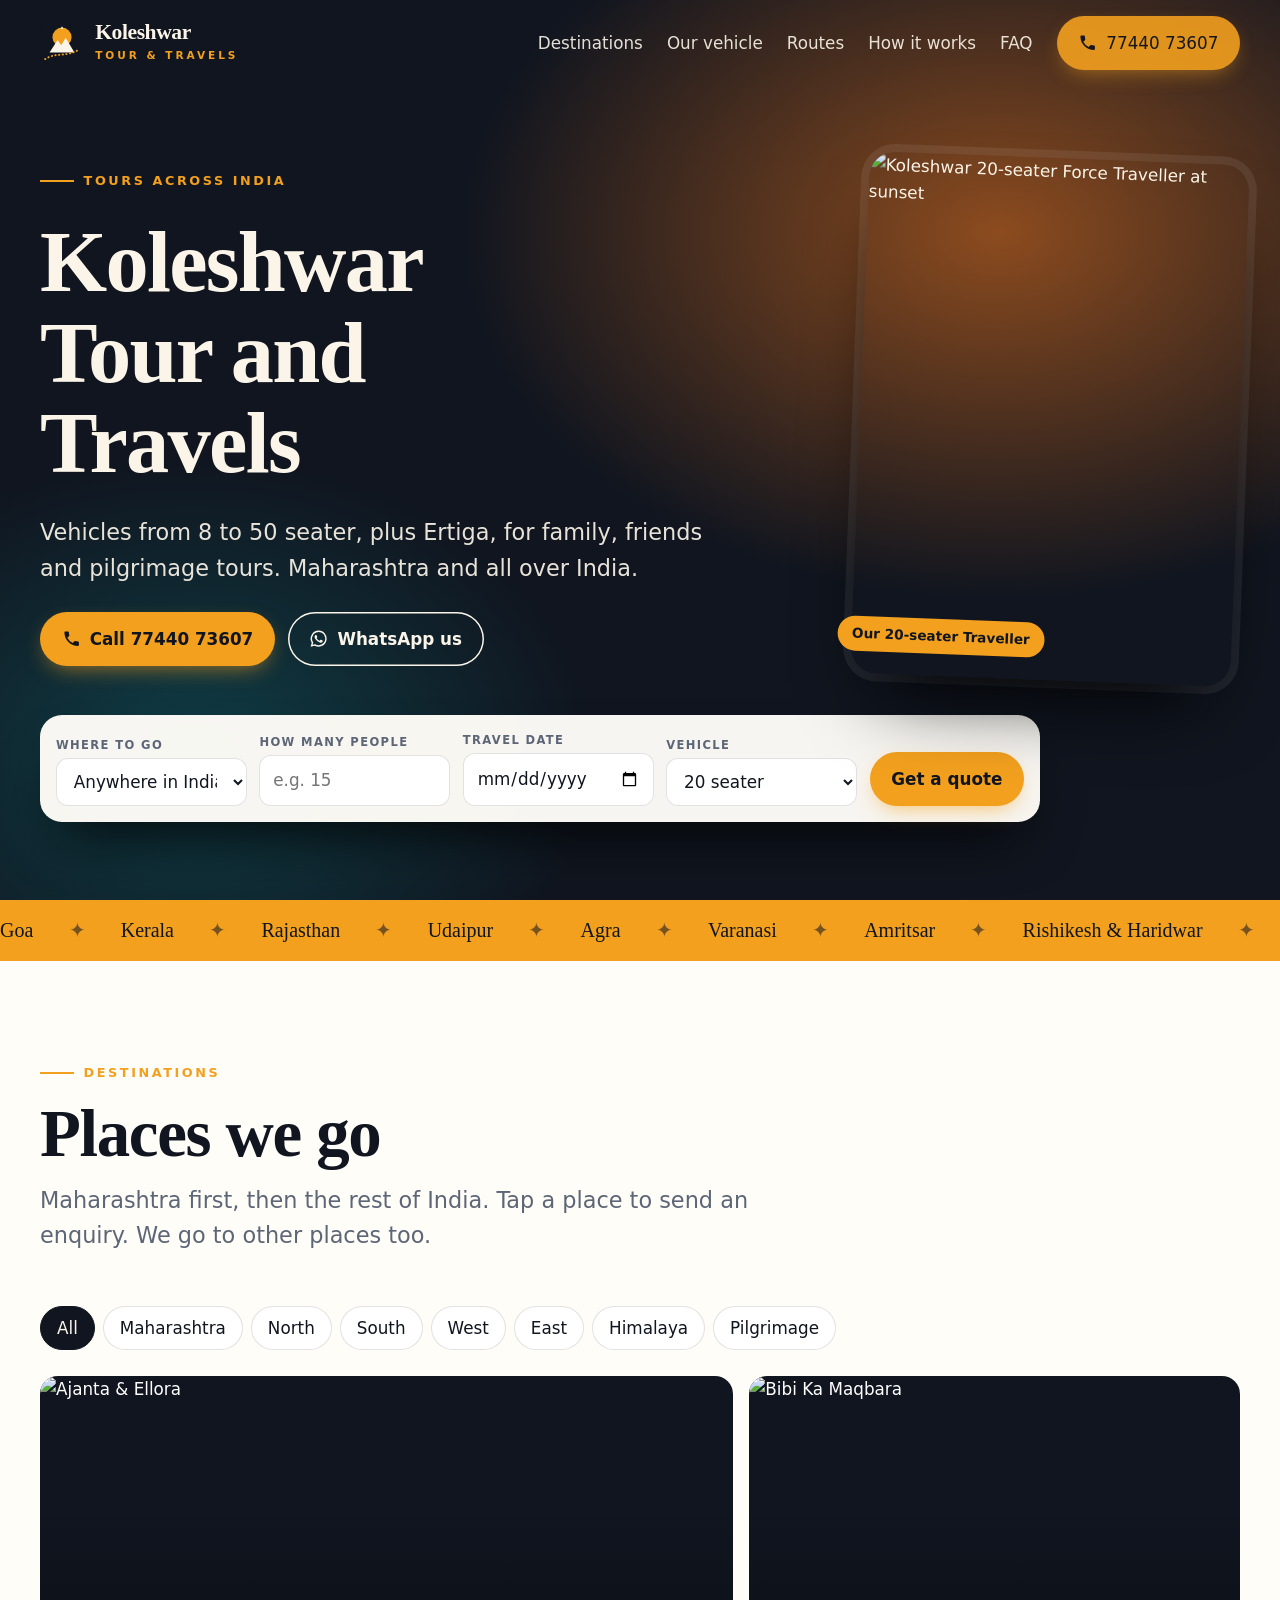
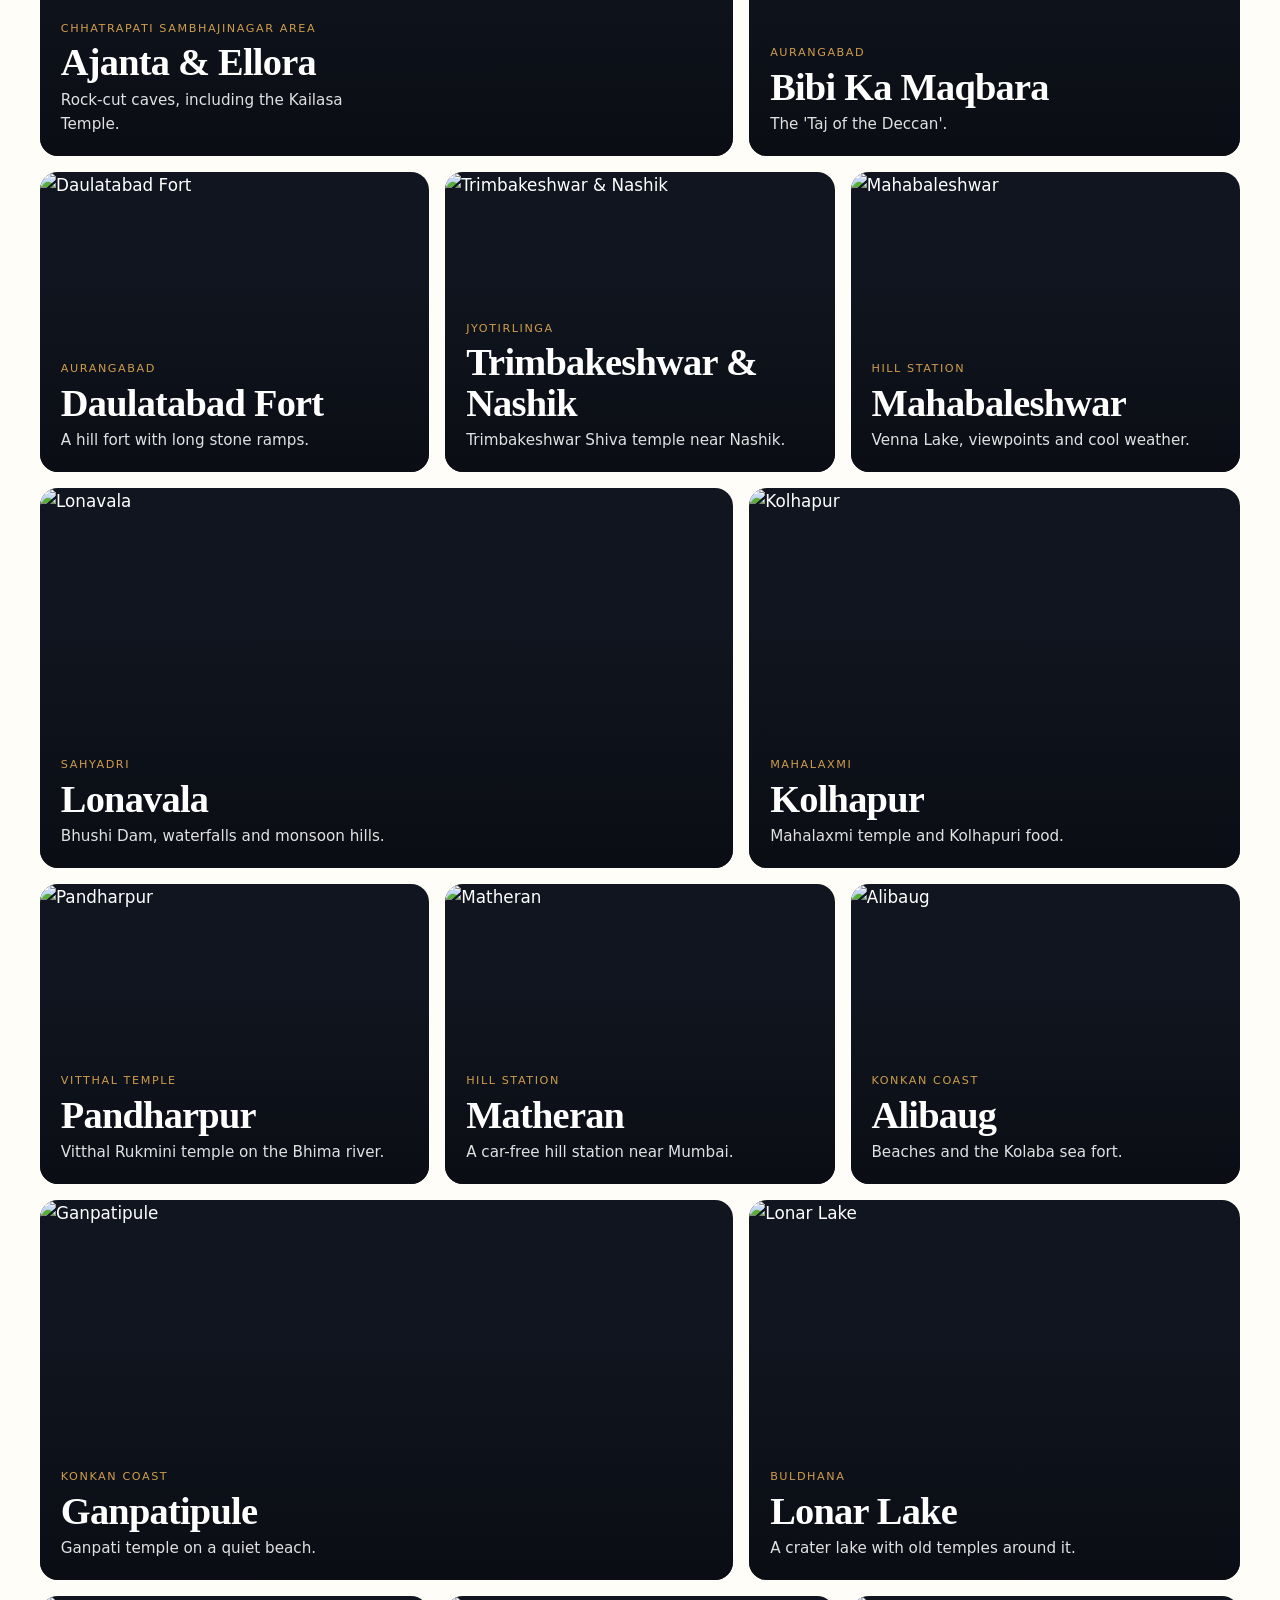
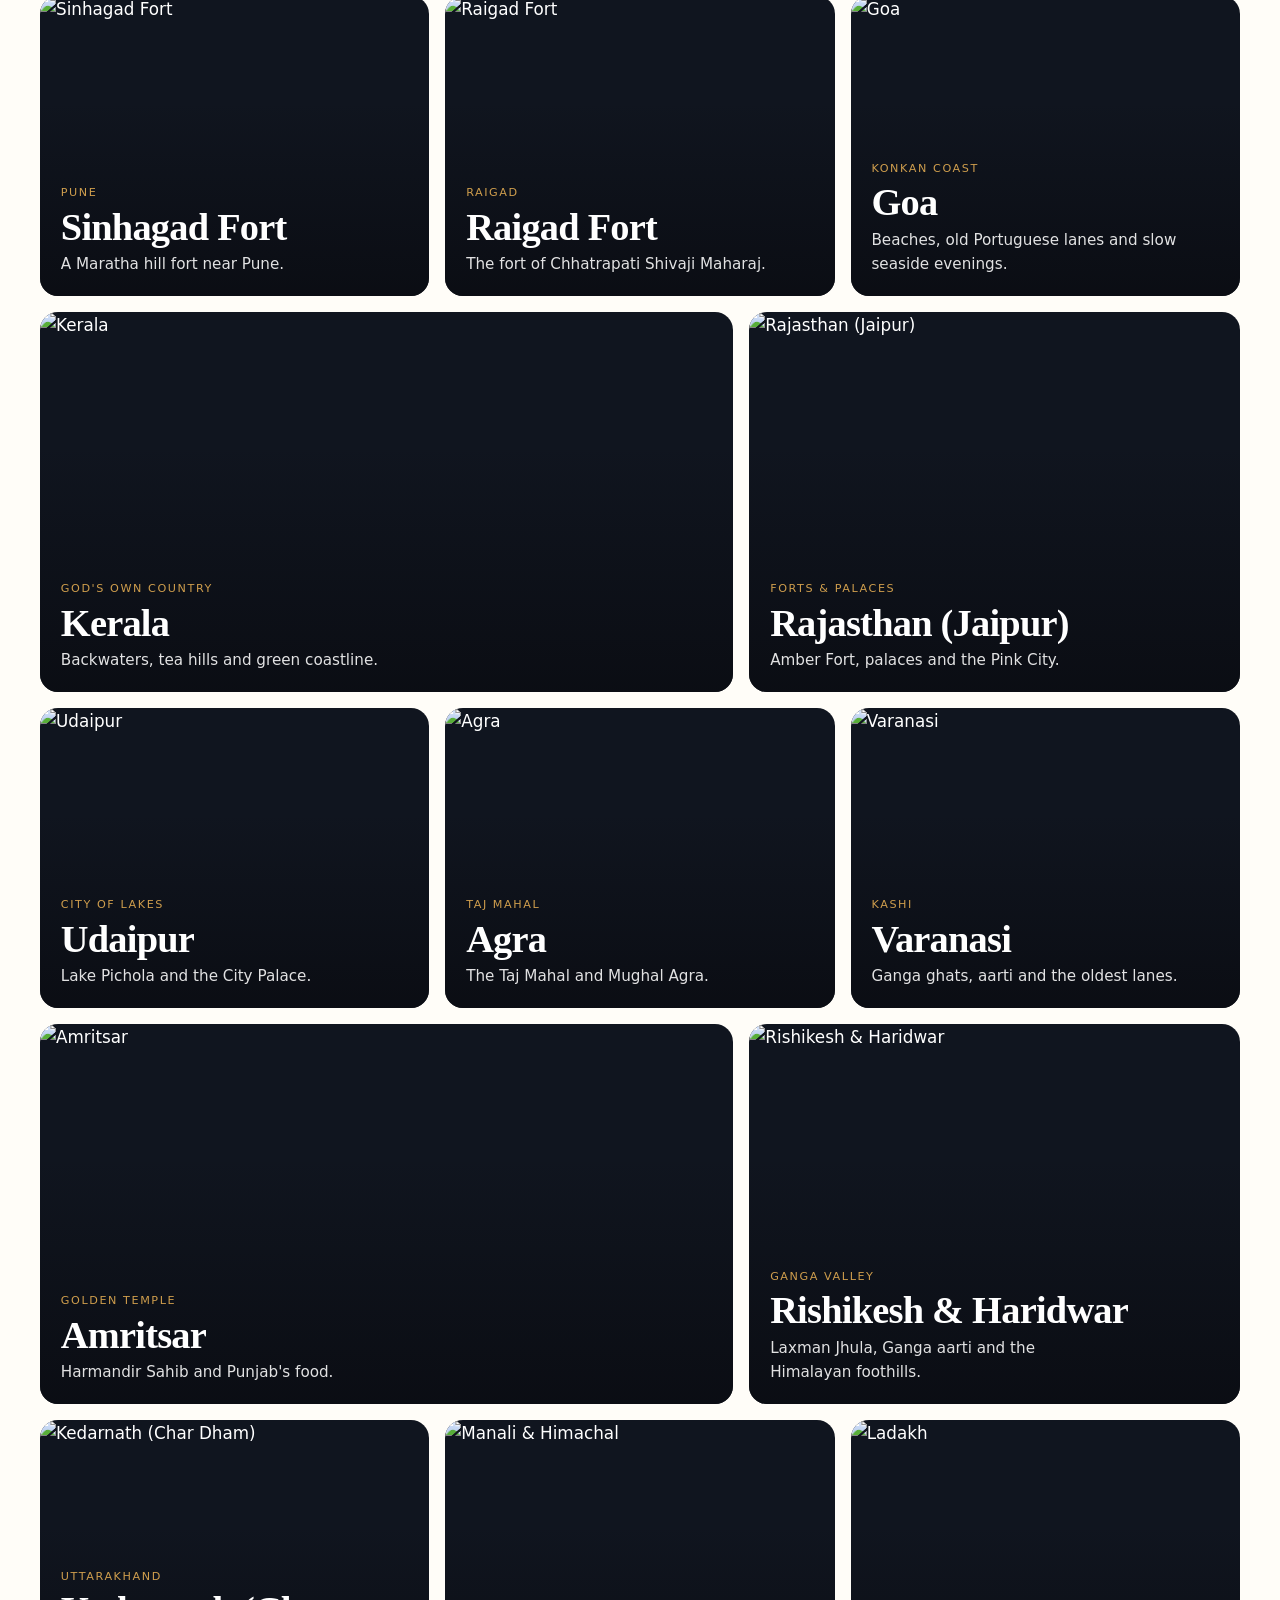
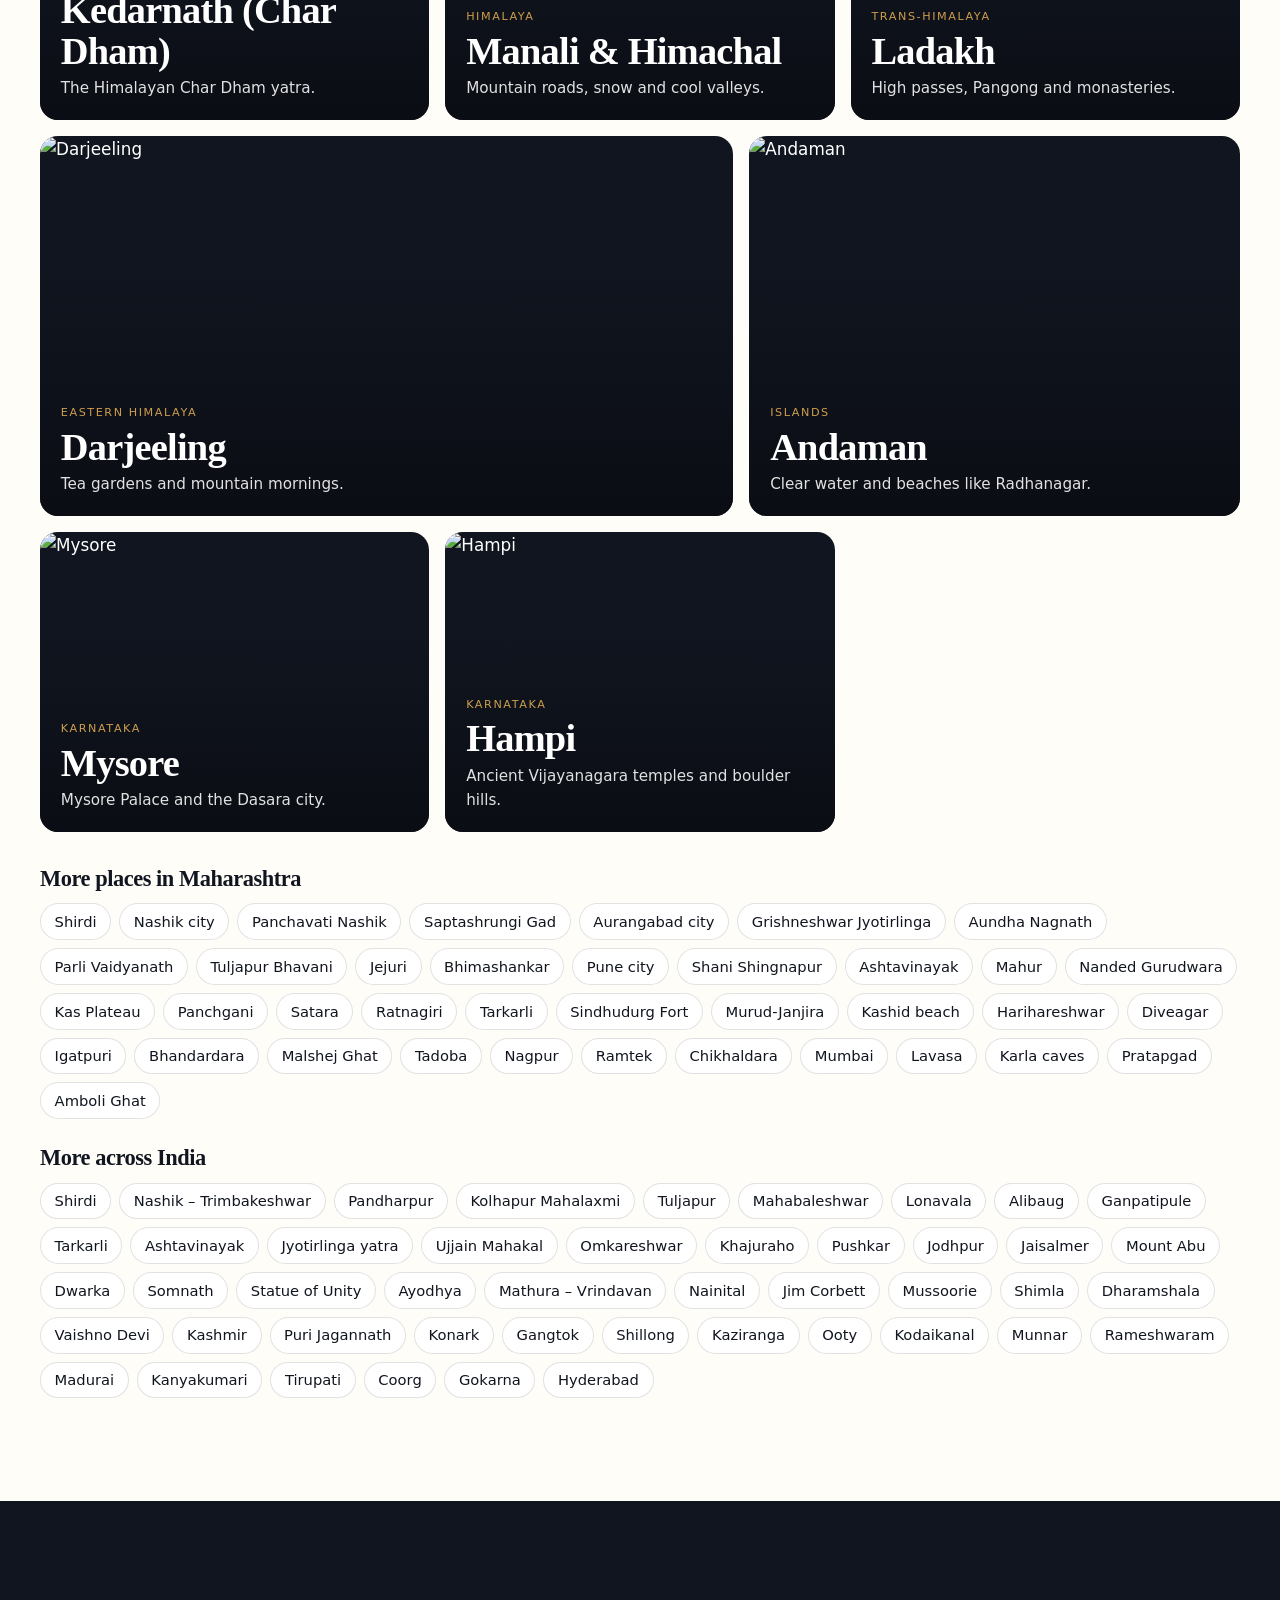
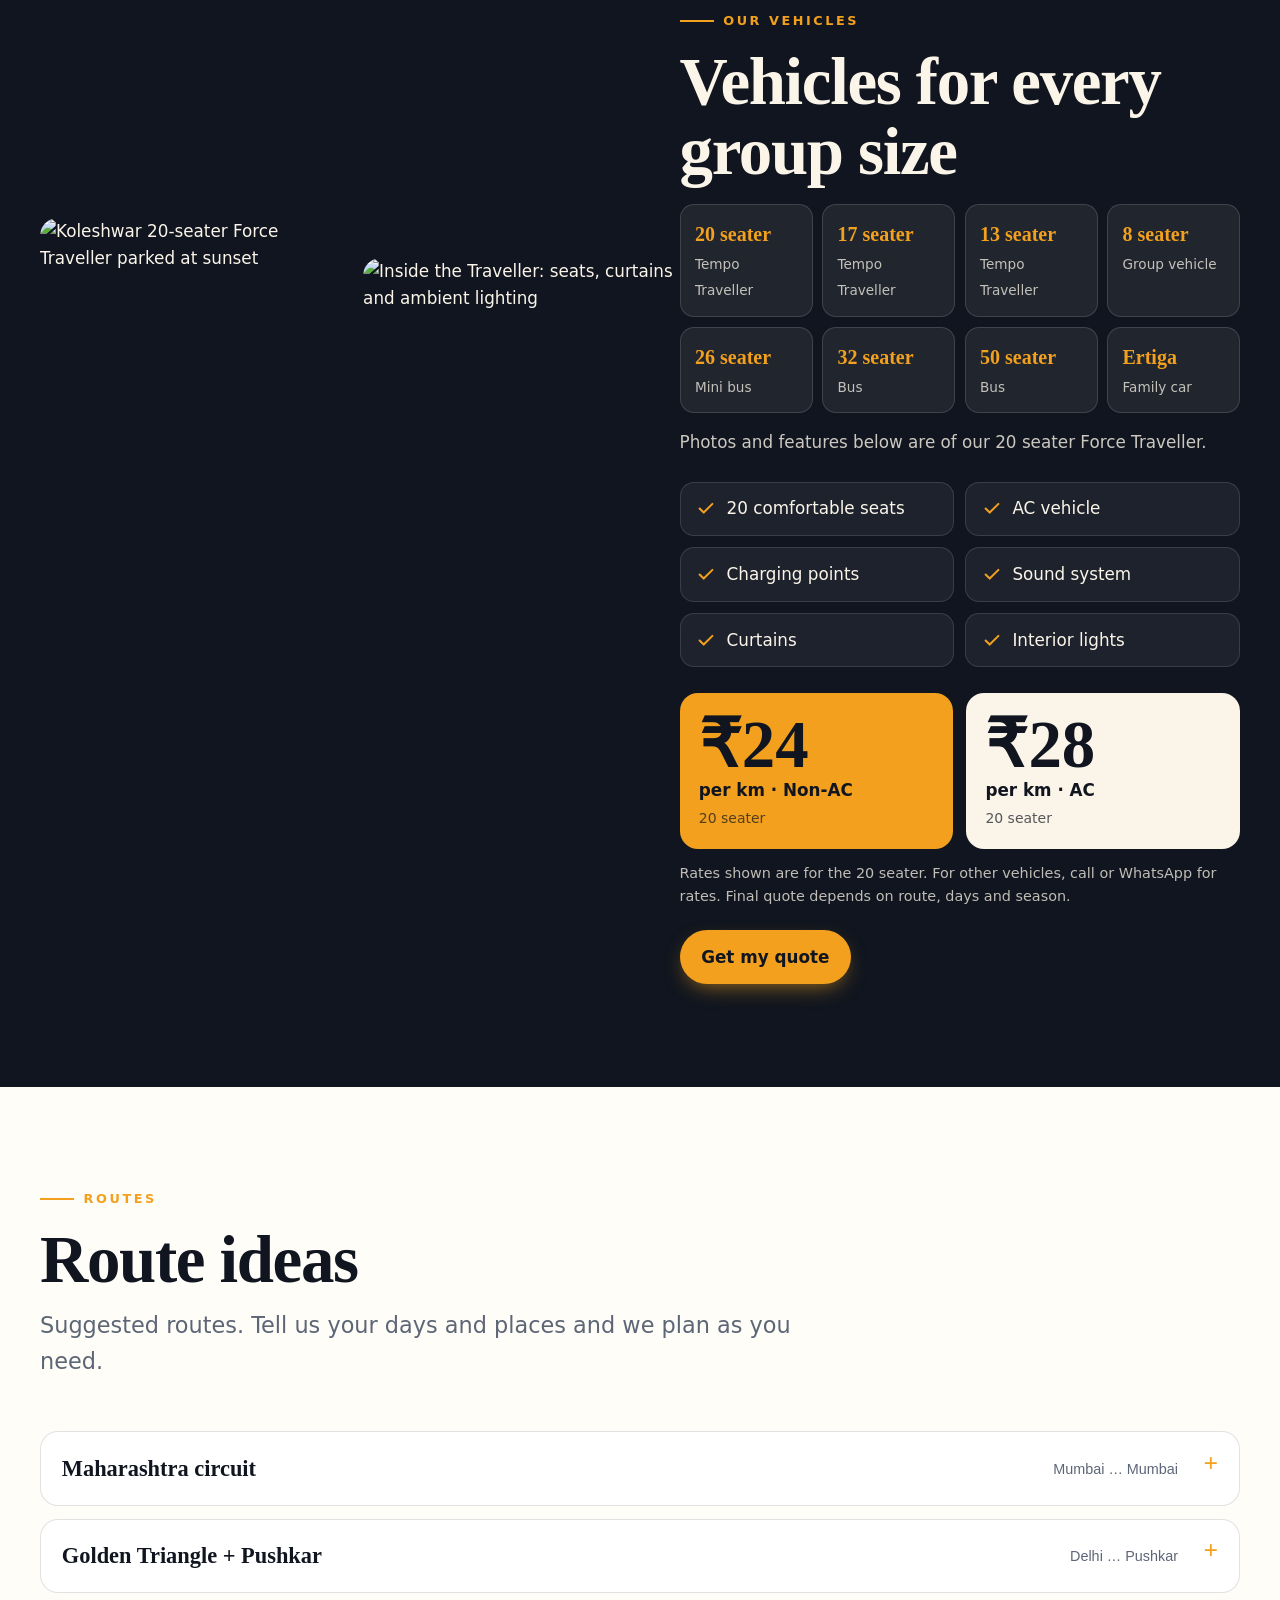
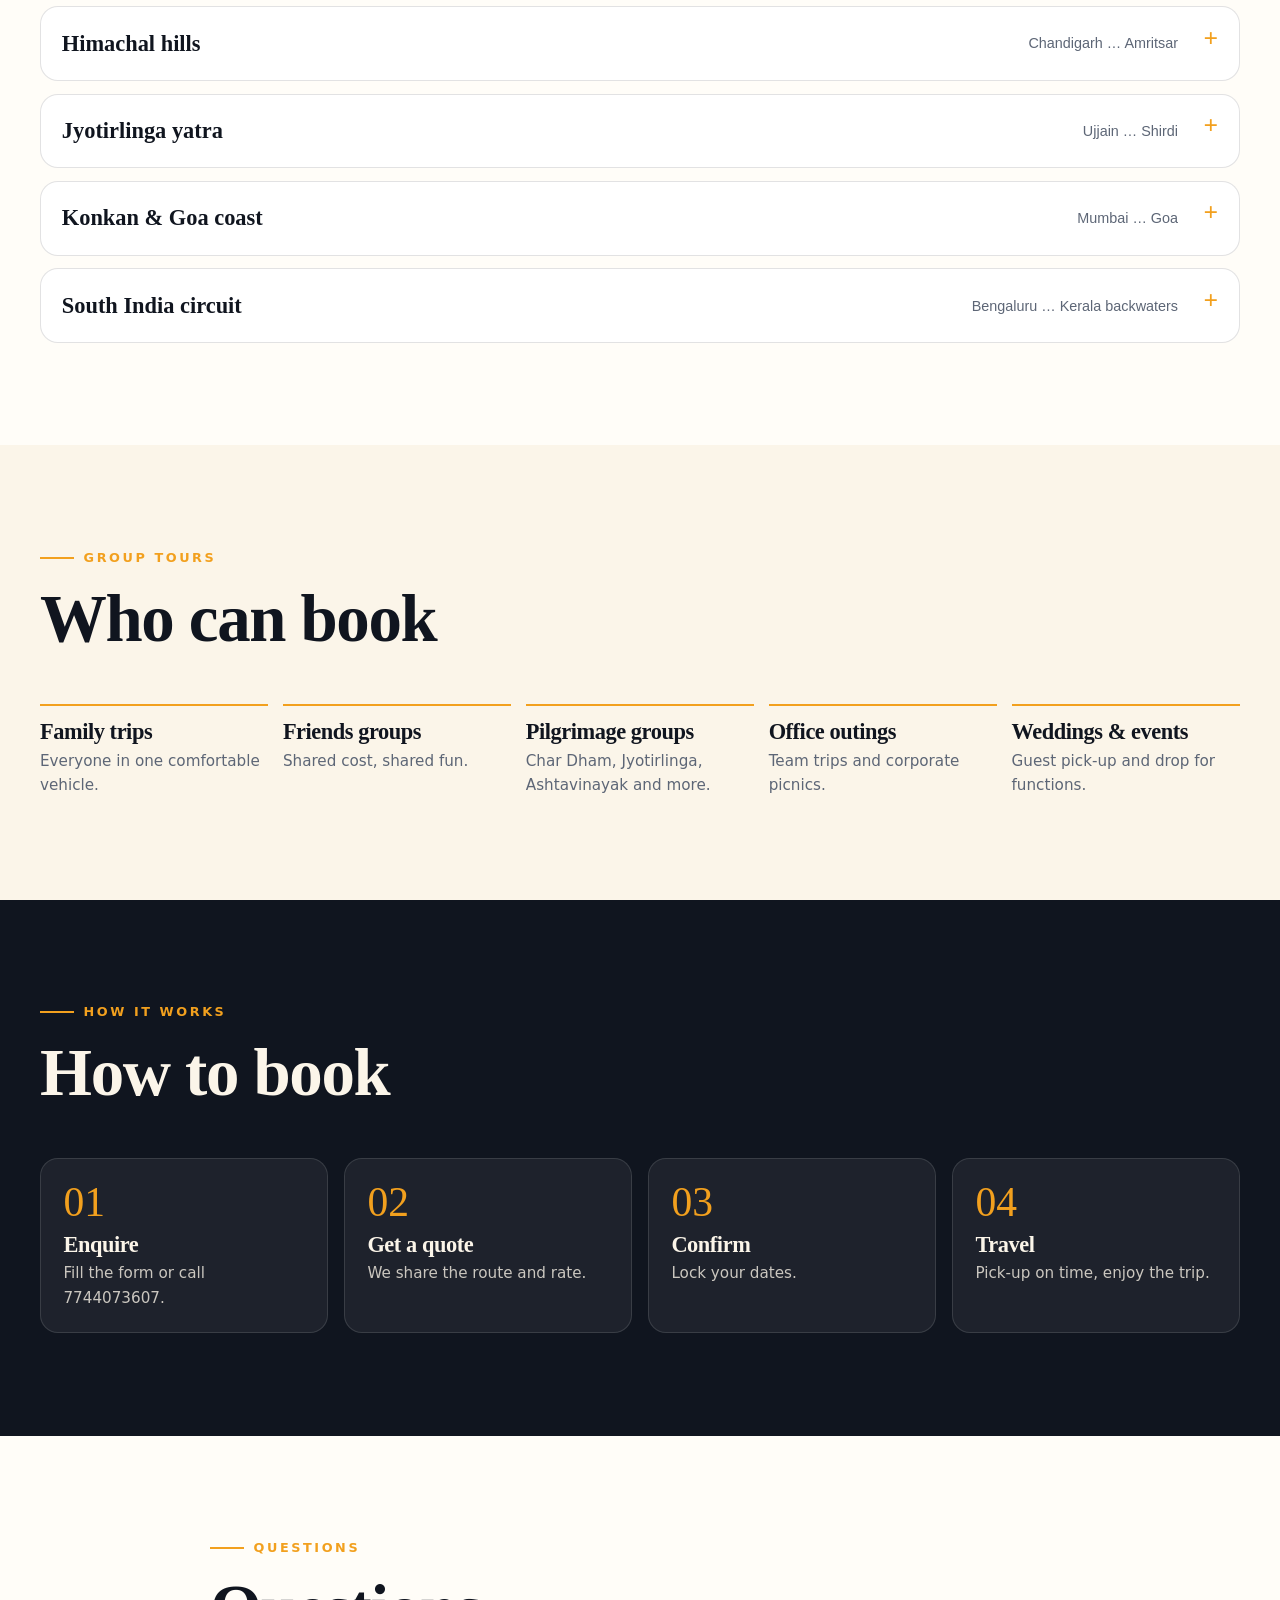
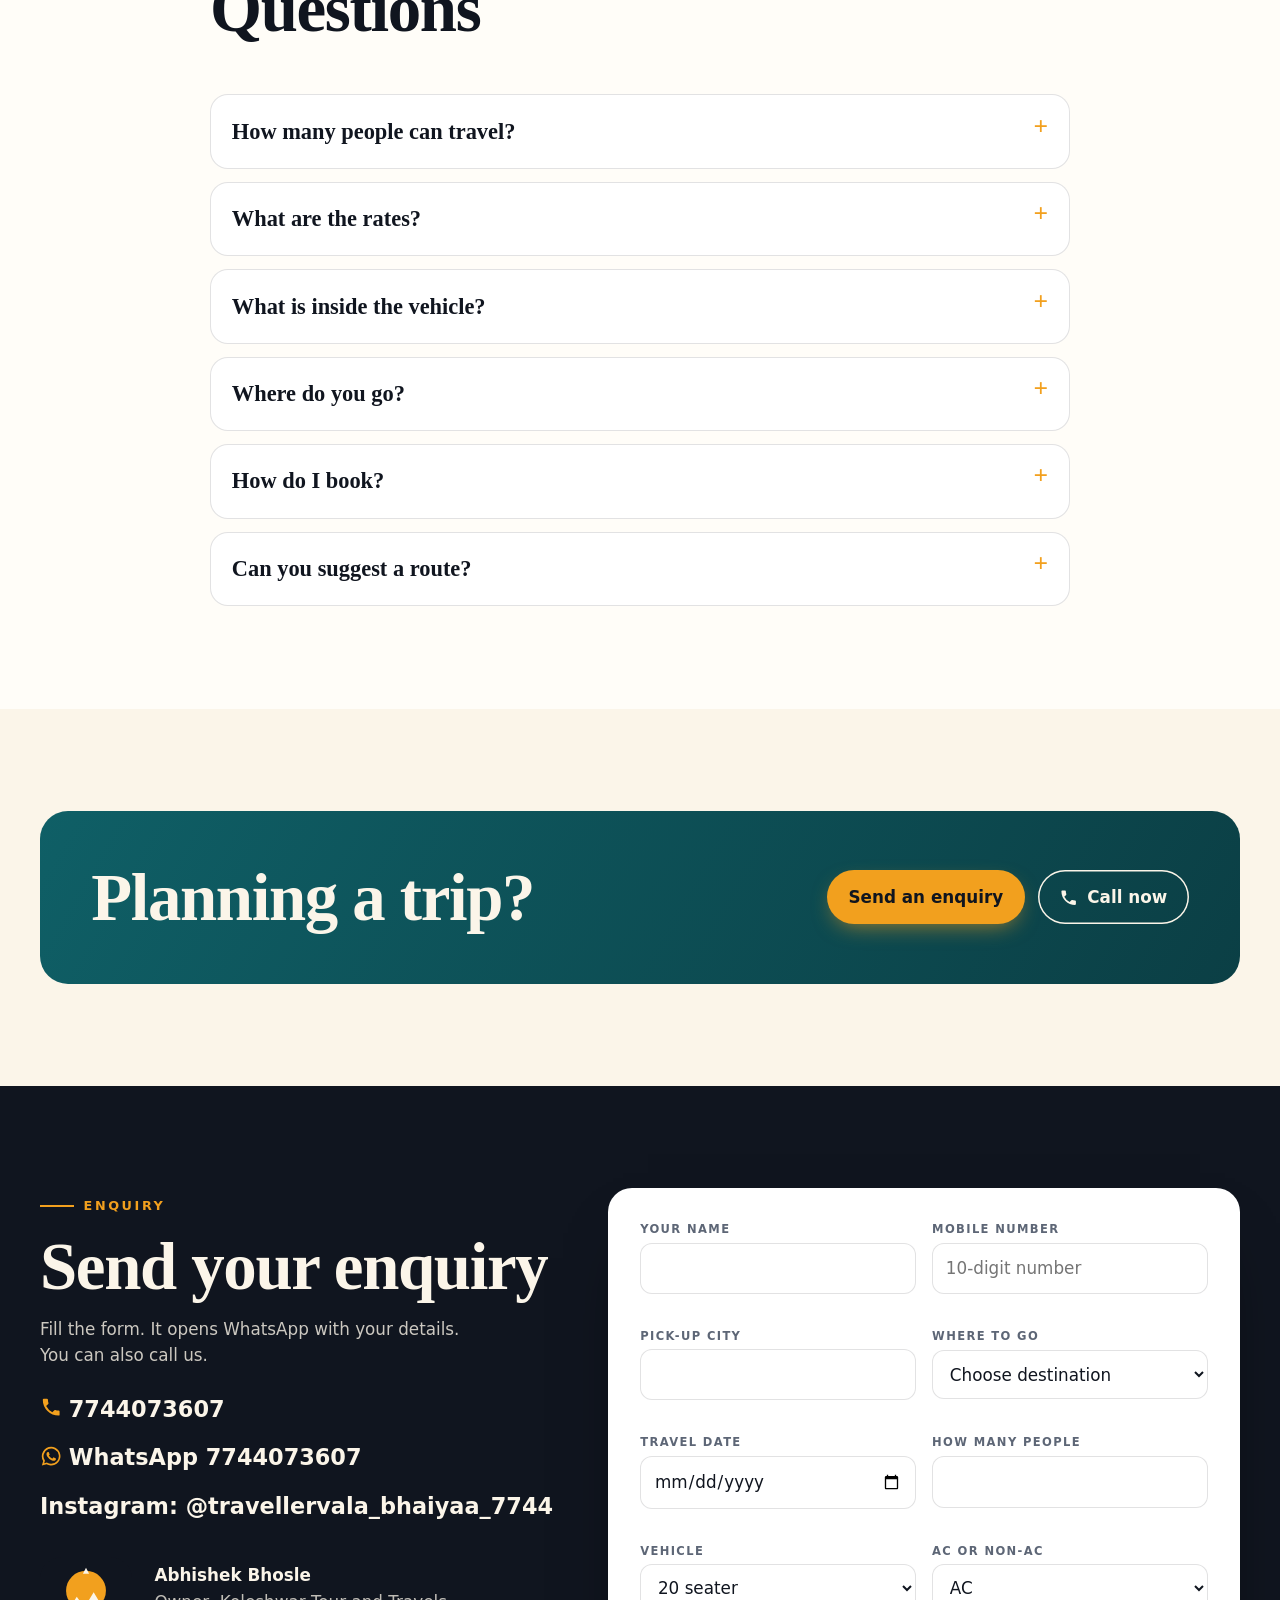
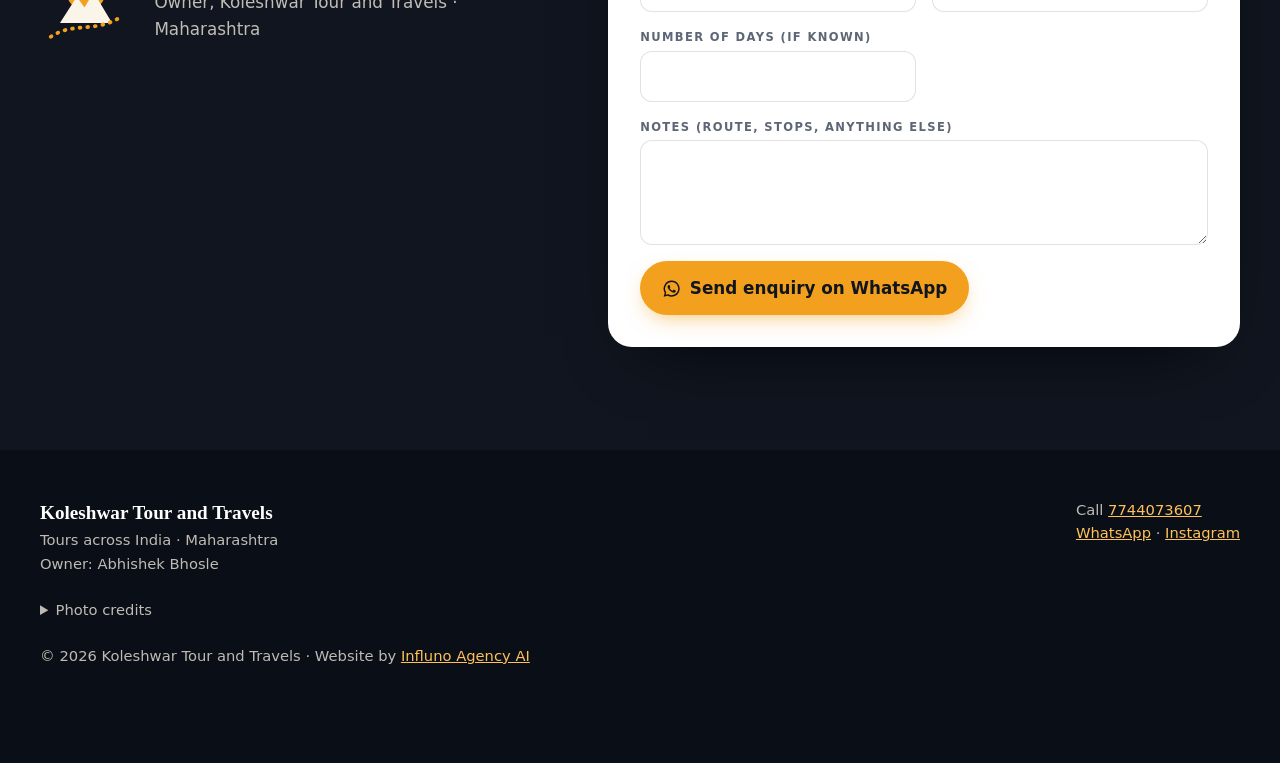
==== index.html @ f4b9ad9e "Add files via upload" ====
<!doctype html>
<html lang="en" class="no-js">
<head>
<meta charset="utf-8"><meta name="viewport" content="width=device-width, initial-scale=1">
<title>Koleshwar Tour and Travels | 8 to 50 seater vehicles on rent</title>
<meta name="description" content="Koleshwar Tour and Travels: 8, 13, 17, 20, 26, 32 and 50 seater vehicles and Ertiga for tours in Maharashtra and all over India. Call or WhatsApp 7744073607.">
<meta name="theme-color" content="#10151f">
<meta property="og:type" content="website"><meta property="og:title" content="Koleshwar Tour and Travels"><meta property="og:description" content="20-seater AC traveller for family, friends and pilgrimage trips across India."><meta property="og:image" content="assets/img/og.jpg"><meta name="twitter:card" content="summary_large_image">
<link rel="icon" href="favicon.svg" type="image/svg+xml">
<link rel="preload" href="assets/fonts/Fraunces-normal.woff2" as="font" type="font/woff2" crossorigin>
<link rel="stylesheet" href="style.css">
<script>document.documentElement.classList.remove('no-js')</script>
<script type="application/ld+json">{"@context":"https://schema.org","@type":"TravelAgency","name":"Koleshwar Tour and Travels","description":"Tours with 8 to 50 seater vehicles and Ertiga in Maharashtra and across India. Enquiries on WhatsApp and phone.","telephone":"+91 7744073607","areaServed":{"@type":"Country","name":"India"},"address":{"@type":"PostalAddress","addressRegion":"Maharashtra","addressCountry":"IN"},"founder":{"@type":"Person","name":"Abhishek Bhosle"},"sameAs":["https://www.instagram.com/travellervala_bhaiyaa_7744"]}</script>
</head>
<body>
<a class="skip" href="#main">Skip to content</a>
<header class="hdr" id="hdr"><div class="wrap">
 <a class="brand" href="#top" aria-label="Koleshwar Tour and Travels, home"><img src="logo-mark.svg" alt="" width="44" height="44"><span><b>Koleshwar</b><small>TOUR &amp; TRAVELS</small></span></a>
 <nav class="nav" id="nav" aria-label="Main">
  <a href="#places">Destinations</a><a href="#vehicle">Our vehicle</a><a href="#routes">Routes</a><a href="#how">How it works</a><a href="#faq">FAQ</a>
  <a class="btn btn--saf" href="tel:+917744073607"><svg viewBox="0 0 24 24" fill="currentColor" aria-hidden="true"><path d="M6.6 10.8a15.1 15.1 0 006.6 6.6l2.2-2.2a1 1 0 011-.25 11.4 11.4 0 003.6.57 1 1 0 011 1V20a1 1 0 01-1 1A17 17 0 013 4a1 1 0 011-1h3.5a1 1 0 011 1c0 1.25.2 2.45.57 3.6a1 1 0 01-.25 1z"/></svg> 77440 73607</a>
 </nav>
 <button class="menu-btn" id="menu" aria-expanded="false" aria-controls="nav" aria-label="Open menu"><span></span><span></span><span></span></button>
</div></header>
<main id="main">
<section class="hero" id="top" style="padding:0">
 <div class="hero__bg" id="heroBg" aria-hidden="true"></div>
 <div class="wrap hero__in">
  <figure class="hero__ph"><img src="assets/img/vehicle-exterior.webp" alt="Koleshwar 20-seater Force Traveller at sunset" width="720" height="1280" fetchpriority="high"><figcaption>Our 20-seater Traveller</figcaption></figure>
  <div class="hero__tx">
  <span class="eyebrow">Tours across India</span>
  <h1>Koleshwar Tour and Travels</h1>
  <p class="lead">Vehicles from 8 to 50 seater, plus Ertiga, for family, friends and pilgrimage tours. Maharashtra and all over India.</p>
  <div class="hero__cta"><a class="btn btn--saf" href="tel:+917744073607"><svg viewBox="0 0 24 24" fill="currentColor" aria-hidden="true"><path d="M6.6 10.8a15.1 15.1 0 006.6 6.6l2.2-2.2a1 1 0 011-.25 11.4 11.4 0 003.6.57 1 1 0 011 1V20a1 1 0 01-1 1A17 17 0 013 4a1 1 0 011-1h3.5a1 1 0 011 1c0 1.25.2 2.45.57 3.6a1 1 0 01-.25 1z"/></svg> Call 77440 73607</a><a class="btn btn--ghost" href="https://wa.me/917744073607" target="_blank" rel="noopener"><svg viewBox="0 0 24 24" fill="currentColor" aria-hidden="true"><path d="M12 2a10 10 0 00-8.6 15.1L2 22l5-1.3A10 10 0 1012 2zm0 18.2a8.2 8.2 0 01-4.2-1.15l-.3-.18-3 .8.8-2.9-.2-.3A8.2 8.2 0 1112 20.2zm4.5-6.1c-.25-.12-1.47-.72-1.7-.8s-.4-.12-.56.12-.64.8-.8.97-.3.18-.55.06a6.7 6.7 0 01-3.3-2.9c-.25-.43.25-.4.72-1.33a.46.46 0 00-.02-.43c-.06-.12-.56-1.35-.77-1.85s-.4-.42-.56-.43h-.48a.9.9 0 00-.66.3 2.8 2.8 0 00-.87 2.1 4.9 4.9 0 001 2.6 11.2 11.2 0 004.3 3.8c1.6.7 2.2.75 3 .63a2.5 2.5 0 001.65-1.17 2 2 0 00.14-1.17c-.06-.1-.22-.16-.47-.28z"/></svg> WhatsApp us</a></div>
  </div>
  <form class="search" id="search" novalidate aria-label="Trip search">
   <div class="fld"><label for="sWhere">Where to go</label><select id="sWhere"><option value="">Anywhere in India</option><option>Ajanta & Ellora</option><option>Bibi Ka Maqbara</option><option>Daulatabad Fort</option><option>Trimbakeshwar & Nashik</option><option>Mahabaleshwar</option><option>Lonavala</option><option>Kolhapur</option><option>Pandharpur</option><option>Matheran</option><option>Alibaug</option><option>Ganpatipule</option><option>Lonar Lake</option><option>Sinhagad Fort</option><option>Raigad Fort</option><option>Goa</option><option>Kerala</option><option>Rajasthan (Jaipur)</option><option>Udaipur</option><option>Agra</option><option>Varanasi</option><option>Amritsar</option><option>Rishikesh & Haridwar</option><option>Kedarnath (Char Dham)</option><option>Manali & Himachal</option><option>Ladakh</option><option>Darjeeling</option><option>Andaman</option><option>Mysore</option><option>Hampi</option><option>Somewhere else</option></select></div>
   <div class="fld"><label for="sPpl">How many people</label><input id="sPpl" type="number" min="1" max="50" inputmode="numeric" placeholder="e.g. 15"></div>
   <div class="fld"><label for="sDate">Travel date</label><input id="sDate" type="date"></div>
   <div class="fld"><label for="sAc">Vehicle</label><select id="sAc"><option>20 seater</option><option>17 seater</option><option>13 seater</option><option>8 seater</option><option>26 seater</option><option>32 seater</option><option>50 seater</option><option>Ertiga</option><option>Not sure</option></select></div>
   <button class="btn btn--saf" type="submit">Get a quote</button>
  </form>
 </div>
</section>
<div class="marq" aria-hidden="true"><div class="marq__t" id="mq"><span>Goa</span><span>Kerala</span><span>Rajasthan</span><span>Udaipur</span><span>Agra</span><span>Varanasi</span><span>Amritsar</span><span>Rishikesh & Haridwar</span><span>Kedarnath</span><span>Manali & Himachal</span><span>Ladakh</span><span>Darjeeling</span><span>Andaman</span><span>Mysore</span><span>Hampi</span><span>Ajanta & Ellora</span></div></div>

<section id="places"><div class="wrap">
 <div class="sec-h rv"><span class="eyebrow">Destinations</span><h2>Places we go</h2><p>Maharashtra first, then the rest of India. Tap a place to send an enquiry. We go to other places too.</p></div>
 <div class="chips" role="group" aria-label="Filter by region" id="chips"><button class="chip" aria-pressed="true" data-f="all">All</button><button class="chip" aria-pressed="false" data-f="Maharashtra">Maharashtra</button><button class="chip" aria-pressed="false" data-f="North">North</button><button class="chip" aria-pressed="false" data-f="South">South</button><button class="chip" aria-pressed="false" data-f="West">West</button><button class="chip" aria-pressed="false" data-f="East">East</button><button class="chip" aria-pressed="false" data-f="Himalaya">Himalaya</button><button class="chip" aria-pressed="false" data-f="Pilgrimage">Pilgrimage</button></div>
 <div class="grid" id="grid"><button class="card rv" data-reg="Maharashtra West" data-dest="Ajanta & Ellora" type="button" aria-label="Plan a trip to Ajanta & Ellora"><img src="assets/img/ellora-700.webp" srcset="assets/img/ellora-700.webp 700w, assets/img/ellora-1200.webp 1200w" sizes="(max-width:560px) 100vw,(max-width:980px) 50vw,33vw" alt="Ajanta & Ellora" loading="lazy" decoding="async"><span class="go">Plan this trip →</span><span class="card__b"><small>Chhatrapati Sambhajinagar area</small><h3>Ajanta & Ellora</h3><p>Rock-cut caves, including the Kailasa Temple.</p></span></button><button class="card rv" data-reg="Maharashtra West" data-dest="Bibi Ka Maqbara" type="button" aria-label="Plan a trip to Bibi Ka Maqbara"><img src="assets/img/bibi-700.webp" srcset="assets/img/bibi-700.webp 700w, assets/img/bibi-1200.webp 1200w" sizes="(max-width:560px) 100vw,(max-width:980px) 50vw,33vw" alt="Bibi Ka Maqbara" loading="lazy" decoding="async"><span class="go">Plan this trip →</span><span class="card__b"><small>Aurangabad</small><h3>Bibi Ka Maqbara</h3><p>The 'Taj of the Deccan'.</p></span></button><button class="card rv" data-reg="Maharashtra West" data-dest="Daulatabad Fort" type="button" aria-label="Plan a trip to Daulatabad Fort"><img src="assets/img/daulatabad-700.webp" srcset="assets/img/daulatabad-700.webp 700w, assets/img/daulatabad-1200.webp 1200w" sizes="(max-width:560px) 100vw,(max-width:980px) 50vw,33vw" alt="Daulatabad Fort" loading="lazy" decoding="async"><span class="go">Plan this trip →</span><span class="card__b"><small>Aurangabad</small><h3>Daulatabad Fort</h3><p>A hill fort with long stone ramps.</p></span></button><button class="card rv" data-reg="Maharashtra West" data-dest="Trimbakeshwar & Nashik" type="button" aria-label="Plan a trip to Trimbakeshwar & Nashik"><img src="assets/img/trimbak-700.webp" srcset="assets/img/trimbak-700.webp 700w, assets/img/trimbak-1200.webp 1200w" sizes="(max-width:560px) 100vw,(max-width:980px) 50vw,33vw" alt="Trimbakeshwar & Nashik" loading="lazy" decoding="async"><span class="go">Plan this trip →</span><span class="card__b"><small>Jyotirlinga</small><h3>Trimbakeshwar & Nashik</h3><p>Trimbakeshwar Shiva temple near Nashik.</p></span></button><button class="card rv" data-reg="Maharashtra West" data-dest="Mahabaleshwar" type="button" aria-label="Plan a trip to Mahabaleshwar"><img src="assets/img/mahabaleshwar-700.webp" srcset="assets/img/mahabaleshwar-700.webp 700w, assets/img/mahabaleshwar-1200.webp 1200w" sizes="(max-width:560px) 100vw,(max-width:980px) 50vw,33vw" alt="Mahabaleshwar" loading="lazy" decoding="async"><span class="go">Plan this trip →</span><span class="card__b"><small>Hill station</small><h3>Mahabaleshwar</h3><p>Venna Lake, viewpoints and cool weather.</p></span></button><button class="card rv" data-reg="Maharashtra West" data-dest="Lonavala" type="button" aria-label="Plan a trip to Lonavala"><img src="assets/img/lonavala-700.webp" srcset="assets/img/lonavala-700.webp 700w, assets/img/lonavala-1200.webp 1200w" sizes="(max-width:560px) 100vw,(max-width:980px) 50vw,33vw" alt="Lonavala" loading="lazy" decoding="async"><span class="go">Plan this trip →</span><span class="card__b"><small>Sahyadri</small><h3>Lonavala</h3><p>Bhushi Dam, waterfalls and monsoon hills.</p></span></button><button class="card rv" data-reg="Maharashtra West" data-dest="Kolhapur" type="button" aria-label="Plan a trip to Kolhapur"><img src="assets/img/kolhapur-700.webp" srcset="assets/img/kolhapur-700.webp 700w, assets/img/kolhapur-1200.webp 1200w" sizes="(max-width:560px) 100vw,(max-width:980px) 50vw,33vw" alt="Kolhapur" loading="lazy" decoding="async"><span class="go">Plan this trip →</span><span class="card__b"><small>Mahalaxmi</small><h3>Kolhapur</h3><p>Mahalaxmi temple and Kolhapuri food.</p></span></button><button class="card rv" data-reg="Maharashtra West" data-dest="Pandharpur" type="button" aria-label="Plan a trip to Pandharpur"><img src="assets/img/pandharpur-700.webp" srcset="assets/img/pandharpur-700.webp 700w, assets/img/pandharpur-1200.webp 1200w" sizes="(max-width:560px) 100vw,(max-width:980px) 50vw,33vw" alt="Pandharpur" loading="lazy" decoding="async"><span class="go">Plan this trip →</span><span class="card__b"><small>Vitthal temple</small><h3>Pandharpur</h3><p>Vitthal Rukmini temple on the Bhima river.</p></span></button><button class="card rv" data-reg="Maharashtra West" data-dest="Matheran" type="button" aria-label="Plan a trip to Matheran"><img src="assets/img/matheran-700.webp" srcset="assets/img/matheran-700.webp 700w, assets/img/matheran-1200.webp 1200w" sizes="(max-width:560px) 100vw,(max-width:980px) 50vw,33vw" alt="Matheran" loading="lazy" decoding="async"><span class="go">Plan this trip →</span><span class="card__b"><small>Hill station</small><h3>Matheran</h3><p>A car-free hill station near Mumbai.</p></span></button><button class="card rv" data-reg="Maharashtra West" data-dest="Alibaug" type="button" aria-label="Plan a trip to Alibaug"><img src="assets/img/alibaug-700.webp" srcset="assets/img/alibaug-700.webp 700w, assets/img/alibaug-1200.webp 1200w" sizes="(max-width:560px) 100vw,(max-width:980px) 50vw,33vw" alt="Alibaug" loading="lazy" decoding="async"><span class="go">Plan this trip →</span><span class="card__b"><small>Konkan coast</small><h3>Alibaug</h3><p>Beaches and the Kolaba sea fort.</p></span></button><button class="card rv" data-reg="Maharashtra West" data-dest="Ganpatipule" type="button" aria-label="Plan a trip to Ganpatipule"><img src="assets/img/ganpatipule-700.webp" srcset="assets/img/ganpatipule-700.webp 700w, assets/img/ganpatipule-1200.webp 1200w" sizes="(max-width:560px) 100vw,(max-width:980px) 50vw,33vw" alt="Ganpatipule" loading="lazy" decoding="async"><span class="go">Plan this trip →</span><span class="card__b"><small>Konkan coast</small><h3>Ganpatipule</h3><p>Ganpati temple on a quiet beach.</p></span></button><button class="card rv" data-reg="Maharashtra West" data-dest="Lonar Lake" type="button" aria-label="Plan a trip to Lonar Lake"><img src="assets/img/lonar-700.webp" srcset="assets/img/lonar-700.webp 700w, assets/img/lonar-1200.webp 1200w" sizes="(max-width:560px) 100vw,(max-width:980px) 50vw,33vw" alt="Lonar Lake" loading="lazy" decoding="async"><span class="go">Plan this trip →</span><span class="card__b"><small>Buldhana</small><h3>Lonar Lake</h3><p>A crater lake with old temples around it.</p></span></button><button class="card rv" data-reg="Maharashtra West" data-dest="Sinhagad Fort" type="button" aria-label="Plan a trip to Sinhagad Fort"><img src="assets/img/sinhagad-700.webp" srcset="assets/img/sinhagad-700.webp 700w, assets/img/sinhagad-1200.webp 1200w" sizes="(max-width:560px) 100vw,(max-width:980px) 50vw,33vw" alt="Sinhagad Fort" loading="lazy" decoding="async"><span class="go">Plan this trip →</span><span class="card__b"><small>Pune</small><h3>Sinhagad Fort</h3><p>A Maratha hill fort near Pune.</p></span></button><button class="card rv" data-reg="Maharashtra West" data-dest="Raigad Fort" type="button" aria-label="Plan a trip to Raigad Fort"><img src="assets/img/raigad-700.webp" srcset="assets/img/raigad-700.webp 700w, assets/img/raigad-1200.webp 1200w" sizes="(max-width:560px) 100vw,(max-width:980px) 50vw,33vw" alt="Raigad Fort" loading="lazy" decoding="async"><span class="go">Plan this trip →</span><span class="card__b"><small>Raigad</small><h3>Raigad Fort</h3><p>The fort of Chhatrapati Shivaji Maharaj.</p></span></button><button class="card rv" data-reg="West" data-dest="Goa" type="button" aria-label="Plan a trip to Goa"><img src="assets/img/goa-700.webp" srcset="assets/img/goa-700.webp 700w, assets/img/goa-1200.webp 1200w" sizes="(max-width:560px) 100vw,(max-width:980px) 50vw,33vw" alt="Goa" loading="lazy" decoding="async"><span class="go">Plan this trip →</span><span class="card__b"><small>Konkan coast</small><h3>Goa</h3><p>Beaches, old Portuguese lanes and slow seaside evenings.</p></span></button><button class="card rv" data-reg="South" data-dest="Kerala" type="button" aria-label="Plan a trip to Kerala"><img src="assets/img/kerala-700.webp" srcset="assets/img/kerala-700.webp 700w, assets/img/kerala-1200.webp 1200w" sizes="(max-width:560px) 100vw,(max-width:980px) 50vw,33vw" alt="Kerala" loading="lazy" decoding="async"><span class="go">Plan this trip →</span><span class="card__b"><small>God's Own Country</small><h3>Kerala</h3><p>Backwaters, tea hills and green coastline.</p></span></button><button class="card rv" data-reg="North" data-dest="Rajasthan (Jaipur)" type="button" aria-label="Plan a trip to Rajasthan (Jaipur)"><img src="assets/img/rajasthan-700.webp" srcset="assets/img/rajasthan-700.webp 700w, assets/img/rajasthan-1200.webp 1200w" sizes="(max-width:560px) 100vw,(max-width:980px) 50vw,33vw" alt="Rajasthan (Jaipur)" loading="lazy" decoding="async"><span class="go">Plan this trip →</span><span class="card__b"><small>Forts & palaces</small><h3>Rajasthan (Jaipur)</h3><p>Amber Fort, palaces and the Pink City.</p></span></button><button class="card rv" data-reg="North" data-dest="Udaipur" type="button" aria-label="Plan a trip to Udaipur"><img src="assets/img/udaipur-700.webp" srcset="assets/img/udaipur-700.webp 700w, assets/img/udaipur-1200.webp 1200w" sizes="(max-width:560px) 100vw,(max-width:980px) 50vw,33vw" alt="Udaipur" loading="lazy" decoding="async"><span class="go">Plan this trip →</span><span class="card__b"><small>City of Lakes</small><h3>Udaipur</h3><p>Lake Pichola and the City Palace.</p></span></button><button class="card rv" data-reg="North" data-dest="Agra" type="button" aria-label="Plan a trip to Agra"><img src="assets/img/agra-700.webp" srcset="assets/img/agra-700.webp 700w, assets/img/agra-1200.webp 1200w" sizes="(max-width:560px) 100vw,(max-width:980px) 50vw,33vw" alt="Agra" loading="lazy" decoding="async"><span class="go">Plan this trip →</span><span class="card__b"><small>Taj Mahal</small><h3>Agra</h3><p>The Taj Mahal and Mughal Agra.</p></span></button><button class="card rv" data-reg="Pilgrimage North" data-dest="Varanasi" type="button" aria-label="Plan a trip to Varanasi"><img src="assets/img/varanasi-700.webp" srcset="assets/img/varanasi-700.webp 700w, assets/img/varanasi-1200.webp 1200w" sizes="(max-width:560px) 100vw,(max-width:980px) 50vw,33vw" alt="Varanasi" loading="lazy" decoding="async"><span class="go">Plan this trip →</span><span class="card__b"><small>Kashi</small><h3>Varanasi</h3><p>Ganga ghats, aarti and the oldest lanes.</p></span></button><button class="card rv" data-reg="Pilgrimage North" data-dest="Amritsar" type="button" aria-label="Plan a trip to Amritsar"><img src="assets/img/amritsar-700.webp" srcset="assets/img/amritsar-700.webp 700w, assets/img/amritsar-1200.webp 1200w" sizes="(max-width:560px) 100vw,(max-width:980px) 50vw,33vw" alt="Amritsar" loading="lazy" decoding="async"><span class="go">Plan this trip →</span><span class="card__b"><small>Golden Temple</small><h3>Amritsar</h3><p>Harmandir Sahib and Punjab's food.</p></span></button><button class="card rv" data-reg="Pilgrimage Himalaya" data-dest="Rishikesh & Haridwar" type="button" aria-label="Plan a trip to Rishikesh & Haridwar"><img src="assets/img/rishikesh-700.webp" srcset="assets/img/rishikesh-700.webp 700w, assets/img/rishikesh-1200.webp 1200w" sizes="(max-width:560px) 100vw,(max-width:980px) 50vw,33vw" alt="Rishikesh & Haridwar" loading="lazy" decoding="async"><span class="go">Plan this trip →</span><span class="card__b"><small>Ganga valley</small><h3>Rishikesh & Haridwar</h3><p>Laxman Jhula, Ganga aarti and the Himalayan foothills.</p></span></button><button class="card rv" data-reg="Pilgrimage Himalaya" data-dest="Kedarnath (Char Dham)" type="button" aria-label="Plan a trip to Kedarnath (Char Dham)"><img src="assets/img/kedarnath-700.webp" srcset="assets/img/kedarnath-700.webp 700w, assets/img/kedarnath-1200.webp 1200w" sizes="(max-width:560px) 100vw,(max-width:980px) 50vw,33vw" alt="Kedarnath (Char Dham)" loading="lazy" decoding="async"><span class="go">Plan this trip →</span><span class="card__b"><small>Uttarakhand</small><h3>Kedarnath (Char Dham)</h3><p>The Himalayan Char Dham yatra.</p></span></button><button class="card rv" data-reg="Himalaya North" data-dest="Manali & Himachal" type="button" aria-label="Plan a trip to Manali & Himachal"><img src="assets/img/manali-700.webp" srcset="assets/img/manali-700.webp 700w, assets/img/manali-1200.webp 1200w" sizes="(max-width:560px) 100vw,(max-width:980px) 50vw,33vw" alt="Manali & Himachal" loading="lazy" decoding="async"><span class="go">Plan this trip →</span><span class="card__b"><small>Himalaya</small><h3>Manali & Himachal</h3><p>Mountain roads, snow and cool valleys.</p></span></button><button class="card rv" data-reg="Himalaya" data-dest="Ladakh" type="button" aria-label="Plan a trip to Ladakh"><img src="assets/img/ladakh-700.webp" srcset="assets/img/ladakh-700.webp 700w, assets/img/ladakh-1200.webp 1200w" sizes="(max-width:560px) 100vw,(max-width:980px) 50vw,33vw" alt="Ladakh" loading="lazy" decoding="async"><span class="go">Plan this trip →</span><span class="card__b"><small>Trans-Himalaya</small><h3>Ladakh</h3><p>High passes, Pangong and monasteries.</p></span></button><button class="card rv" data-reg="East Himalaya" data-dest="Darjeeling" type="button" aria-label="Plan a trip to Darjeeling"><img src="assets/img/darjeeling-700.webp" srcset="assets/img/darjeeling-700.webp 700w, assets/img/darjeeling-1200.webp 1200w" sizes="(max-width:560px) 100vw,(max-width:980px) 50vw,33vw" alt="Darjeeling" loading="lazy" decoding="async"><span class="go">Plan this trip →</span><span class="card__b"><small>Eastern Himalaya</small><h3>Darjeeling</h3><p>Tea gardens and mountain mornings.</p></span></button><button class="card rv" data-reg="East" data-dest="Andaman" type="button" aria-label="Plan a trip to Andaman"><img src="assets/img/andaman-700.webp" srcset="assets/img/andaman-700.webp 700w, assets/img/andaman-1200.webp 1200w" sizes="(max-width:560px) 100vw,(max-width:980px) 50vw,33vw" alt="Andaman" loading="lazy" decoding="async"><span class="go">Plan this trip →</span><span class="card__b"><small>Islands</small><h3>Andaman</h3><p>Clear water and beaches like Radhanagar.</p></span></button><button class="card rv" data-reg="South" data-dest="Mysore" type="button" aria-label="Plan a trip to Mysore"><img src="assets/img/mysore-700.webp" srcset="assets/img/mysore-700.webp 700w, assets/img/mysore-1200.webp 1200w" sizes="(max-width:560px) 100vw,(max-width:980px) 50vw,33vw" alt="Mysore" loading="lazy" decoding="async"><span class="go">Plan this trip →</span><span class="card__b"><small>Karnataka</small><h3>Mysore</h3><p>Mysore Palace and the Dasara city.</p></span></button><button class="card rv" data-reg="South" data-dest="Hampi" type="button" aria-label="Plan a trip to Hampi"><img src="assets/img/hampi-700.webp" srcset="assets/img/hampi-700.webp 700w, assets/img/hampi-1200.webp 1200w" sizes="(max-width:560px) 100vw,(max-width:980px) 50vw,33vw" alt="Hampi" loading="lazy" decoding="async"><span class="go">Plan this trip →</span><span class="card__b"><small>Karnataka</small><h3>Hampi</h3><p>Ancient Vijayanagara temples and boulder hills.</p></span></button></div>
 <div class="more rv"><h3>More places in Maharashtra</h3><span>Shirdi</span><span>Nashik city</span><span>Panchavati Nashik</span><span>Saptashrungi Gad</span><span>Aurangabad city</span><span>Grishneshwar Jyotirlinga</span><span>Aundha Nagnath</span><span>Parli Vaidyanath</span><span>Tuljapur Bhavani</span><span>Jejuri</span><span>Bhimashankar</span><span>Pune city</span><span>Shani Shingnapur</span><span>Ashtavinayak</span><span>Mahur</span><span>Nanded Gurudwara</span><span>Kas Plateau</span><span>Panchgani</span><span>Satara</span><span>Ratnagiri</span><span>Tarkarli</span><span>Sindhudurg Fort</span><span>Murud-Janjira</span><span>Kashid beach</span><span>Harihareshwar</span><span>Diveagar</span><span>Igatpuri</span><span>Bhandardara</span><span>Malshej Ghat</span><span>Tadoba</span><span>Nagpur</span><span>Ramtek</span><span>Chikhaldara</span><span>Mumbai</span><span>Lavasa</span><span>Karla caves</span><span>Pratapgad</span><span>Amboli Ghat</span><h3 style="margin-top:1.2rem">More across India</h3><span>Shirdi</span><span>Nashik – Trimbakeshwar</span><span>Pandharpur</span><span>Kolhapur Mahalaxmi</span><span>Tuljapur</span><span>Mahabaleshwar</span><span>Lonavala</span><span>Alibaug</span><span>Ganpatipule</span><span>Tarkarli</span><span>Ashtavinayak</span><span>Jyotirlinga yatra</span><span>Ujjain Mahakal</span><span>Omkareshwar</span><span>Khajuraho</span><span>Pushkar</span><span>Jodhpur</span><span>Jaisalmer</span><span>Mount Abu</span><span>Dwarka</span><span>Somnath</span><span>Statue of Unity</span><span>Ayodhya</span><span>Mathura – Vrindavan</span><span>Nainital</span><span>Jim Corbett</span><span>Mussoorie</span><span>Shimla</span><span>Dharamshala</span><span>Vaishno Devi</span><span>Kashmir</span><span>Puri Jagannath</span><span>Konark</span><span>Gangtok</span><span>Shillong</span><span>Kaziranga</span><span>Ooty</span><span>Kodaikanal</span><span>Munnar</span><span>Rameshwaram</span><span>Madurai</span><span>Kanyakumari</span><span>Tirupati</span><span>Coorg</span><span>Gokarna</span><span>Hyderabad</span></div>
</div></section>

<section class="dark" id="vehicle"><div class="wrap veh">
 <div class="veh__ph rv"><img src="assets/img/vehicle-exterior.webp" alt="Koleshwar 20-seater Force Traveller parked at sunset" loading="lazy"><img src="assets/img/vehicle-interior.webp" alt="Inside the Traveller: seats, curtains and ambient lighting" loading="lazy"></div>
 <div class="rv">
  <span class="eyebrow">Our vehicles</span>
  <h2 style="font-size:var(--fs-3);margin:.9rem 0">Vehicles for every group size</h2>
  <div class="fleet"><div class="fl"><b>20 seater</b><span>Tempo Traveller</span></div><div class="fl"><b>17 seater</b><span>Tempo Traveller</span></div><div class="fl"><b>13 seater</b><span>Tempo Traveller</span></div><div class="fl"><b>8 seater</b><span>Group vehicle</span></div><div class="fl"><b>26 seater</b><span>Mini bus</span></div><div class="fl"><b>32 seater</b><span>Bus</span></div><div class="fl"><b>50 seater</b><span>Bus</span></div><div class="fl"><b>Ertiga</b><span>Family car</span></div></div><p style="opacity:.8;margin-top:1rem">Photos and features below are of our 20 seater Force Traveller.</p>
  <ul class="feat"><li><svg viewBox="0 0 24 24" fill="none" stroke="currentColor" stroke-width="2.2" stroke-linecap="round" stroke-linejoin="round" aria-hidden="true"><path d="M5 12.5l4.5 4.5L19 7.5"/></svg><span>20 comfortable seats</span></li><li><svg viewBox="0 0 24 24" fill="none" stroke="currentColor" stroke-width="2.2" stroke-linecap="round" stroke-linejoin="round" aria-hidden="true"><path d="M5 12.5l4.5 4.5L19 7.5"/></svg><span>AC vehicle</span></li><li><svg viewBox="0 0 24 24" fill="none" stroke="currentColor" stroke-width="2.2" stroke-linecap="round" stroke-linejoin="round" aria-hidden="true"><path d="M5 12.5l4.5 4.5L19 7.5"/></svg><span>Charging points</span></li><li><svg viewBox="0 0 24 24" fill="none" stroke="currentColor" stroke-width="2.2" stroke-linecap="round" stroke-linejoin="round" aria-hidden="true"><path d="M5 12.5l4.5 4.5L19 7.5"/></svg><span>Sound system</span></li><li><svg viewBox="0 0 24 24" fill="none" stroke="currentColor" stroke-width="2.2" stroke-linecap="round" stroke-linejoin="round" aria-hidden="true"><path d="M5 12.5l4.5 4.5L19 7.5"/></svg><span>Curtains</span></li><li><svg viewBox="0 0 24 24" fill="none" stroke="currentColor" stroke-width="2.2" stroke-linecap="round" stroke-linejoin="round" aria-hidden="true"><path d="M5 12.5l4.5 4.5L19 7.5"/></svg><span>Interior lights</span></li></ul>
  <div class="rates"><div class="rate"><b>₹24</b><span>per km · Non-AC<br><small>20 seater</small></span></div><div class="rate"><b>₹28</b><span>per km · AC<br><small>20 seater</small></span></div></div>
  <p class="note">Rates shown are for the 20 seater. For other vehicles, call or WhatsApp for rates. Final quote depends on route, days and season.</p>
  <div class="hero__cta" style="margin-top:1.4rem"><a class="btn btn--saf" href="#enquire">Get my quote</a></div>
 </div>
</div></section>

<section id="routes"><div class="wrap">
 <div class="sec-h rv"><span class="eyebrow">Routes</span><h2>Route ideas</h2><p>Suggested routes. Tell us your days and places and we plan as you need.</p></div>
 <div class="acc rv"><details><summary>Maharashtra circuit<span style="font:500 .9rem Instrument Sans,sans-serif;color:var(--mute);align-self:center;margin-left:auto;margin-right:.6rem">Mumbai … Mumbai</span></summary><div class="in"><p><strong>Mumbai → Nashik & Trimbakeshwar → Shirdi → Ajanta & Ellora → Pune → Mumbai</strong></p><ol><li>Mumbai pick-up and drive to Nashik</li><li>Trimbakeshwar darshan, then on to Shirdi</li><li>Shirdi darshan, onward to Aurangabad side</li><li>Ajanta and Ellora caves</li><li>Return via Pune</li></ol><p style="margin-top:.8rem;font-size:.9rem">Suggested route only. Days, stops and timing are planned as per your requirement.</p><a class="btn btn--saf" href="#enquire" data-route="Maharashtra circuit">Ask for this route</a></div></details><details><summary>Golden Triangle + Pushkar<span style="font:500 .9rem Instrument Sans,sans-serif;color:var(--mute);align-self:center;margin-left:auto;margin-right:.6rem">Delhi … Pushkar</span></summary><div class="in"><p><strong>Delhi → Agra → Jaipur → Pushkar</strong></p><ol><li>Delhi pick-up, drive to Agra</li><li>Taj Mahal and Agra Fort</li><li>Drive to Jaipur: Amber Fort and city palace</li><li>Day for Pushkar or more of Rajasthan</li><li>Return to Delhi</li></ol><p style="margin-top:.8rem;font-size:.9rem">Suggested route only. Days, stops and timing are planned as per your requirement.</p><a class="btn btn--saf" href="#enquire" data-route="Golden Triangle + Pushkar">Ask for this route</a></div></details><details><summary>Himachal hills<span style="font:500 .9rem Instrument Sans,sans-serif;color:var(--mute);align-self:center;margin-left:auto;margin-right:.6rem">Chandigarh … Amritsar</span></summary><div class="in"><p><strong>Chandigarh → Shimla → Manali → Amritsar</strong></p><ol><li>Chandigarh pick-up, drive to Shimla</li><li>Shimla and Kufri</li><li>Drive to Manali</li><li>Manali local and Solang valley</li><li>Amritsar: Golden Temple, return</li></ol><p style="margin-top:.8rem;font-size:.9rem">Suggested route only. Days, stops and timing are planned as per your requirement.</p><a class="btn btn--saf" href="#enquire" data-route="Himachal hills">Ask for this route</a></div></details><details><summary>Jyotirlinga yatra<span style="font:500 .9rem Instrument Sans,sans-serif;color:var(--mute);align-self:center;margin-left:auto;margin-right:.6rem">Ujjain … Shirdi</span></summary><div class="in"><p><strong>Ujjain → Omkareshwar → Nashik → Shirdi</strong></p><ol><li>Ujjain Mahakaleshwar</li><li>Omkareshwar</li><li>Nashik – Trimbakeshwar</li><li>Shirdi, then return</li></ol><p style="margin-top:.8rem;font-size:.9rem">Suggested route only. Days, stops and timing are planned as per your requirement.</p><a class="btn btn--saf" href="#enquire" data-route="Jyotirlinga yatra">Ask for this route</a></div></details><details><summary>Konkan & Goa coast<span style="font:500 .9rem Instrument Sans,sans-serif;color:var(--mute);align-self:center;margin-left:auto;margin-right:.6rem">Mumbai … Goa</span></summary><div class="in"><p><strong>Mumbai → Ganpatipule → Tarkarli → Goa</strong></p><ol><li>Mumbai to Ganpatipule along the coast</li><li>Tarkarli beach day</li><li>Drive to Goa</li><li>Goa beaches and old Goa</li><li>Return</li></ol><p style="margin-top:.8rem;font-size:.9rem">Suggested route only. Days, stops and timing are planned as per your requirement.</p><a class="btn btn--saf" href="#enquire" data-route="Konkan & Goa coast">Ask for this route</a></div></details><details><summary>South India circuit<span style="font:500 .9rem Instrument Sans,sans-serif;color:var(--mute);align-self:center;margin-left:auto;margin-right:.6rem">Bengaluru … Kerala backwaters</span></summary><div class="in"><p><strong>Bengaluru → Mysore → Ooty → Munnar → Kerala backwaters</strong></p><ol><li>Bengaluru to Mysore</li><li>Mysore Palace, drive to Ooty</li><li>Ooty to Munnar tea hills</li><li>Munnar to Alleppey backwaters</li><li>Return via Kochi</li></ol><p style="margin-top:.8rem;font-size:.9rem">Suggested route only. Days, stops and timing are planned as per your requirement.</p><a class="btn btn--saf" href="#enquire" data-route="South India circuit">Ask for this route</a></div></details></div>
</div></section>

<section class="cream"><div class="wrap">
 <div class="sec-h rv"><span class="eyebrow">Group tours</span><h2>Who can book</h2></div>
 <div class="who"><div class="rv"><h3>Family trips</h3><p>Everyone in one comfortable vehicle.</p></div><div class="rv"><h3>Friends groups</h3><p>Shared cost, shared fun.</p></div><div class="rv"><h3>Pilgrimage groups</h3><p>Char Dham, Jyotirlinga, Ashtavinayak and more.</p></div><div class="rv"><h3>Office outings</h3><p>Team trips and corporate picnics.</p></div><div class="rv"><h3>Weddings & events</h3><p>Guest pick-up and drop for functions.</p></div></div>
</div></section>

<section class="dark" id="how"><div class="wrap">
 <div class="sec-h rv"><span class="eyebrow">How it works</span><h2>How to book</h2></div>
 <div class="steps"><div class="step rv"><h3>Enquire</h3><p>Fill the form or call 7744073607.</p></div><div class="step rv"><h3>Get a quote</h3><p>We share the route and rate.</p></div><div class="step rv"><h3>Confirm</h3><p>Lock your dates.</p></div><div class="step rv"><h3>Travel</h3><p>Pick-up on time, enjoy the trip.</p></div></div>
</div></section>

<section id="faq"><div class="wrap" style="max-width:860px">
 <div class="sec-h rv"><span class="eyebrow">Questions</span><h2>Questions</h2></div>
 <div class="acc rv"><details><summary>How many people can travel?</summary><div class="in"><p>We have 8, 13, 17, 20, 26, 32 and 50 seater vehicles, and an Ertiga. Tell us your group size and we suggest the right one.</p></div></details><details><summary>What are the rates?</summary><div class="in"><p>For the 20 seater: ₹24 per km non-AC and ₹28 per km AC. For other vehicles, call or WhatsApp for rates. The final quote depends on your route, number of days and season.</p></div></details><details><summary>What is inside the vehicle?</summary><div class="in"><p>Comfortable seats, AC, charging points, a sound system, curtains and interior lights.</p></div></details><details><summary>Where do you go?</summary><div class="in"><p>Anywhere in India, with Maharashtra as our home ground. We do not run international trips.</p></div></details><details><summary>How do I book?</summary><div class="in"><p>Send the enquiry form (it opens WhatsApp) or call 7744073607. We share the quote, you confirm, and we plan the trip.</p></div></details><details><summary>Can you suggest a route?</summary><div class="in"><p>Yes. Tell us how many days you have and what kind of trip you want (family, pilgrimage, hills, beaches) and we will suggest a route.</p></div></details></div>
</div></section>

<section class="cream"><div class="wrap">
 <div class="band rv"><h2>Planning a trip?</h2><div class="hero__cta"><a class="btn btn--saf" href="#enquire">Send an enquiry</a><a class="btn btn--ghost" href="tel:+917744073607"><svg viewBox="0 0 24 24" fill="currentColor" aria-hidden="true"><path d="M6.6 10.8a15.1 15.1 0 006.6 6.6l2.2-2.2a1 1 0 011-.25 11.4 11.4 0 003.6.57 1 1 0 011 1V20a1 1 0 01-1 1A17 17 0 013 4a1 1 0 011-1h3.5a1 1 0 011 1c0 1.25.2 2.45.57 3.6a1 1 0 01-.25 1z"/></svg> Call now</a></div></div>
</div></section>

<section class="dark" id="enquire"><div class="wrap enq">
 <div class="rv">
  <span class="eyebrow">Enquiry</span>
  <h2 style="font-size:var(--fs-3);margin:.9rem 0">Send your enquiry</h2>
  <p style="opacity:.8;max-width:42ch">Fill the form. It opens WhatsApp with your details. You can also call us.</p>
  <ul class="contact-list">
   <li><a href="tel:+917744073607"><svg style="width:1em;height:1em;vertical-align:-2px;margin-right:.4rem;color:var(--saf)" viewBox="0 0 24 24" fill="currentColor" aria-hidden="true"><path d="M6.6 10.8a15.1 15.1 0 006.6 6.6l2.2-2.2a1 1 0 011-.25 11.4 11.4 0 003.6.57 1 1 0 011 1V20a1 1 0 01-1 1A17 17 0 013 4a1 1 0 011-1h3.5a1 1 0 011 1c0 1.25.2 2.45.57 3.6a1 1 0 01-.25 1z"/></svg>7744073607</a></li>
   <li><a href="https://wa.me/917744073607" target="_blank" rel="noopener"><svg style="width:1em;height:1em;vertical-align:-2px;margin-right:.4rem;color:var(--saf)" viewBox="0 0 24 24" fill="currentColor" aria-hidden="true"><path d="M12 2a10 10 0 00-8.6 15.1L2 22l5-1.3A10 10 0 1012 2zm0 18.2a8.2 8.2 0 01-4.2-1.15l-.3-.18-3 .8.8-2.9-.2-.3A8.2 8.2 0 1112 20.2zm4.5-6.1c-.25-.12-1.47-.72-1.7-.8s-.4-.12-.56.12-.64.8-.8.97-.3.18-.55.06a6.7 6.7 0 01-3.3-2.9c-.25-.43.25-.4.72-1.33a.46.46 0 00-.02-.43c-.06-.12-.56-1.35-.77-1.85s-.4-.42-.56-.43h-.48a.9.9 0 00-.66.3 2.8 2.8 0 00-.87 2.1 4.9 4.9 0 001 2.6 11.2 11.2 0 004.3 3.8c1.6.7 2.2.75 3 .63a2.5 2.5 0 001.65-1.17 2 2 0 00.14-1.17c-.06-.1-.22-.16-.47-.28z"/></svg>WhatsApp 7744073607</a></li>
   <li><a href="https://www.instagram.com/travellervala_bhaiyaa_7744" target="_blank" rel="noopener">Instagram: @travellervala_bhaiyaa_7744</a></li>
  </ul>
  <div class="owner" style="margin-top:2rem"><img src="logo-mark.svg" alt="" width="92" height="92"><p><strong>Abhishek Bhosle</strong><br><span style="opacity:.75">Owner, Koleshwar Tour and Travels · Maharashtra</span></p></div>
 </div>
 <div class="rv">
  <form class="f" id="enq" novalidate>
   <div class="fld"><label for="eName">Your name</label><input id="eName" name="name" autocomplete="name" required><span class="err"></span></div>
   <div class="fld"><label for="ePhone">Mobile number</label><input id="ePhone" name="phone" type="tel" inputmode="numeric" autocomplete="tel" maxlength="14" placeholder="10-digit number" required><span class="err"></span></div>
   <div class="fld"><label for="eFrom">Pick-up city</label><input id="eFrom" name="from" autocomplete="address-level2" required><span class="err"></span></div>
   <div class="fld"><label for="eTo">Where to go</label><select id="eTo" name="to" required><option value="">Choose destination</option><option>Ajanta & Ellora</option><option>Bibi Ka Maqbara</option><option>Daulatabad Fort</option><option>Trimbakeshwar & Nashik</option><option>Mahabaleshwar</option><option>Lonavala</option><option>Kolhapur</option><option>Pandharpur</option><option>Matheran</option><option>Alibaug</option><option>Ganpatipule</option><option>Lonar Lake</option><option>Sinhagad Fort</option><option>Raigad Fort</option><option>Goa</option><option>Kerala</option><option>Rajasthan (Jaipur)</option><option>Udaipur</option><option>Agra</option><option>Varanasi</option><option>Amritsar</option><option>Rishikesh & Haridwar</option><option>Kedarnath (Char Dham)</option><option>Manali & Himachal</option><option>Ladakh</option><option>Darjeeling</option><option>Andaman</option><option>Mysore</option><option>Hampi</option><option>Somewhere else (tell us in notes)</option></select><span class="err"></span></div>
   <div class="fld"><label for="eDate">Travel date</label><input id="eDate" name="date" type="date" required><span class="err"></span></div>
   <div class="fld"><label for="ePpl">How many people</label><input id="ePpl" name="ppl" type="number" min="1" max="50" inputmode="numeric" required><span class="err"></span></div>
   <div class="fld"><label for="eVeh">Vehicle</label><select id="eVeh" name="veh"><option>20 seater</option><option>17 seater</option><option>13 seater</option><option>8 seater</option><option>26 seater</option><option>32 seater</option><option>50 seater</option><option>Ertiga</option><option>Not sure</option></select></div>
   <div class="fld"><label for="eAc">AC or Non-AC</label><select id="eAc" name="ac"><option>AC</option><option>Non-AC</option></select></div>
   <div class="fld"><label for="eDays">Number of days (if known)</label><input id="eDays" name="days" type="number" min="1" max="60" inputmode="numeric"></div>
   <div class="fld full"><label for="eNote">Notes (route, stops, anything else)</label><textarea id="eNote" name="note" rows="3"></textarea></div>
   <div class="full"><button class="btn btn--saf" type="submit"><svg viewBox="0 0 24 24" fill="currentColor" aria-hidden="true"><path d="M12 2a10 10 0 00-8.6 15.1L2 22l5-1.3A10 10 0 1012 2zm0 18.2a8.2 8.2 0 01-4.2-1.15l-.3-.18-3 .8.8-2.9-.2-.3A8.2 8.2 0 1112 20.2zm4.5-6.1c-.25-.12-1.47-.72-1.7-.8s-.4-.12-.56.12-.64.8-.8.97-.3.18-.55.06a6.7 6.7 0 01-3.3-2.9c-.25-.43.25-.4.72-1.33a.46.46 0 00-.02-.43c-.06-.12-.56-1.35-.77-1.85s-.4-.42-.56-.43h-.48a.9.9 0 00-.66.3 2.8 2.8 0 00-.87 2.1 4.9 4.9 0 001 2.6 11.2 11.2 0 004.3 3.8c1.6.7 2.2.75 3 .63a2.5 2.5 0 001.65-1.17 2 2 0 00.14-1.17c-.06-.1-.22-.16-.47-.28z"/></svg> Send enquiry on WhatsApp</button></div>
   <div class="ok full" id="ok" role="status" aria-live="polite"><strong>Thank you!</strong> WhatsApp should open with your details. If it did not, <a id="okLink" href="#" target="_blank" rel="noopener">tap here to send it</a> or call 7744073607.</div>
  </form>
 </div>
</div></section>
</main>
<footer><div class="wrap">
 <div class="row"><div><strong style="color:#fff;font-family:Fraunces,serif;font-size:1.2rem">Koleshwar Tour and Travels</strong><br>Tours across India · Maharashtra<br>Owner: Abhishek Bhosle</div>
 <div>Call <a href="tel:+917744073607">7744073607</a><br><a href="https://wa.me/917744073607" target="_blank" rel="noopener">WhatsApp</a> · <a href="https://www.instagram.com/travellervala_bhaiyaa_7744" target="_blank" rel="noopener">Instagram</a></div></div>
 <details class="credits"><summary>Photo credits</summary><ul><li>Palm trees at sunset, Goa — Tanya Dedyukhina, CC BY 3.0</li><li>Houseboat, Kerala backwaters — Vyacheslav Argenberg, CC BY 4.0</li><li>Amber Fort, Jaipur — Rijin S, CC BY-SA 4.0</li><li>Lake Pichola, City Palace, Udaipur — Jakub Hałun, CC BY-SA 4.0</li><li>Taj Mahal, Agra — Philip Nalangan, CC BY 4.0</li><li>Ghats of Varanasi — Vyacheslav Argenberg, CC BY 4.0</li><li>Harmandir Sahib, Amritsar — Dey.sandip, CC BY-SA 4.0</li><li>Laxman Jhula, Rishikesh — Dey.sandip, CC BY-SA 4.0</li><li>Kedarnath Temple — Rohit Sharma, CC BY-SA 4.0</li><li>Leh-Manali Highway — Vyacheslav Argenberg, CC BY 4.0</li><li>Pangong Tso, Ladakh — kamaljith, CC BY 2.0</li><li>Tea gardens, Darjeeling — Gurdeepdali, CC BY-SA 4.0</li><li>Radhanagar Beach, Havelock — Vyacheslav Argenberg, CC BY 4.0</li><li>Mysore Palace — Whistleraja, CC BY-SA 4.0</li><li>Hampi — Ingo Mehling, CC BY-SA 4.0</li><li>Kailasa Temple, Ellora — Vyacheslav Argenberg, CC BY 4.0</li><li>Bibi Ka Maqbara — Shishirdasika, CC BY-SA 4.0</li><li>Daulatabad Fort — Vinayaraj, CC BY-SA 4.0</li><li>Trimbakeshwar Shiva Temple — K.Venkataramana, CC0</li><li>Venna Lake, Mahabaleshwar — Rdglobetrekker, CC BY-SA 3.0</li><li>Bhushi Dam, Lonavala — Ripanvc, CC BY-SA 3.0</li><li>Mahalaxmi Temple, Kolhapur — A.Murali, CC0</li><li>Pandharpur Vitthal temple — A.Murali, CC0</li><li>Matheran in clouds — Le Priyavrat, CC BY-SA 4.0</li><li>Alibaug beach — Naveenjain431, CC BY-SA 4.0</li><li>Ganpatipule beach — Sanjaybhagwat, CC BY-SA 4.0</li><li>Lonar crater — Dhruva Punde, CC BY-SA 4.0</li><li>Sinhagad Fort — Suraj Digrase, CC0</li><li>Raigad Fort — Chetan Karkhanis, CC BY-SA 3.0</li></ul><p style="margin-top:.6rem">Destination photographs from Wikimedia Commons under the licences shown, resized and cropped. Vehicle photos: Koleshwar Tour and Travels. Fonts: Fraunces and Instrument Sans (SIL OFL).</p></details>
 <p style="margin-top:1.4rem">© <span id="yr">2026</span> Koleshwar Tour and Travels · Website by <a href="https://wa.me/919405581203" target="_blank" rel="noopener">Influno Agency AI</a></p>
</div></footer>
<div class="bar" aria-label="Quick contact"><a class="btn btn--saf" href="tel:+917744073607"><svg viewBox="0 0 24 24" fill="currentColor" aria-hidden="true"><path d="M6.6 10.8a15.1 15.1 0 006.6 6.6l2.2-2.2a1 1 0 011-.25 11.4 11.4 0 003.6.57 1 1 0 011 1V20a1 1 0 01-1 1A17 17 0 013 4a1 1 0 011-1h3.5a1 1 0 011 1c0 1.25.2 2.45.57 3.6a1 1 0 01-.25 1z"/></svg> Call</a><a class="btn btn--ghost" style="color:#fff" href="https://wa.me/917744073607" target="_blank" rel="noopener"><svg viewBox="0 0 24 24" fill="currentColor" aria-hidden="true"><path d="M12 2a10 10 0 00-8.6 15.1L2 22l5-1.3A10 10 0 1012 2zm0 18.2a8.2 8.2 0 01-4.2-1.15l-.3-.18-3 .8.8-2.9-.2-.3A8.2 8.2 0 1112 20.2zm4.5-6.1c-.25-.12-1.47-.72-1.7-.8s-.4-.12-.56.12-.64.8-.8.97-.3.18-.55.06a6.7 6.7 0 01-3.3-2.9c-.25-.43.25-.4.72-1.33a.46.46 0 00-.02-.43c-.06-.12-.56-1.35-.77-1.85s-.4-.42-.56-.43h-.48a.9.9 0 00-.66.3 2.8 2.8 0 00-.87 2.1 4.9 4.9 0 001 2.6 11.2 11.2 0 004.3 3.8c1.6.7 2.2.75 3 .63a2.5 2.5 0 001.65-1.17 2 2 0 00.14-1.17c-.06-.1-.22-.16-.47-.28z"/></svg> WhatsApp</a></div>
<script src="app.js"></script>
</body></html>
---- style.css ----
@import url(assets/fonts/fonts.css);
:root{--ink:#10151f;--ink2:#1b2333;--saf:#f2a01e;--saf2:#ffc15a;--cream:#fbf5e9;--paper:#fffdf8;--teal:#0f5f66;--mute:#5d6676;--line:rgba(16,21,31,.12);--r:18px;
--fs-0:clamp(.95rem,.9rem + .2vw,1.05rem);--fs-1:clamp(1.15rem,1rem + .6vw,1.4rem);--fs-2:clamp(1.6rem,1.2rem + 1.6vw,2.4rem);--fs-3:clamp(2.2rem,1.3rem + 3.6vw,4.2rem);--fs-4:clamp(2.6rem,1.4rem + 5vw,5.6rem);
--ease:cubic-bezier(.2,.7,.2,1)}
*{box-sizing:border-box;margin:0}html{scroll-behavior:smooth;scroll-padding-top:84px;-webkit-text-size-adjust:100%}
body{font-family:'Instrument Sans',system-ui,-apple-system,Segoe UI,Roboto,sans-serif;font-size:var(--fs-0);line-height:1.6;color:var(--ink);background:var(--paper);overflow-x:hidden}
img{max-width:100%;display:block}a{color:inherit}button,input,select,textarea{font:inherit;color:inherit}
h1,h2,h3{font-family:'Fraunces',Georgia,serif;font-weight:600;letter-spacing:-.02em;line-height:1.05}
.wrap{width:min(1200px,100% - 2.4rem);margin-inline:auto}
:focus-visible{outline:3px solid var(--saf);outline-offset:3px;border-radius:6px}
.skip{position:absolute;left:-999px;top:8px;background:var(--ink);color:#fff;padding:.6rem 1rem;border-radius:8px;z-index:100}.skip:focus{left:8px}
.btn{display:inline-flex;align-items:center;gap:.55rem;border:0;cursor:pointer;text-decoration:none;font-weight:600;padding:.85rem 1.35rem;border-radius:999px;transition:transform .25s var(--ease),background .2s,box-shadow .25s;white-space:nowrap}
.btn:hover{transform:translateY(-2px)}.btn--saf{background:var(--saf);color:var(--ink);box-shadow:0 8px 22px -8px rgba(242,160,30,.7)}.btn--saf:hover{background:var(--saf2)}
.btn--ink{background:var(--ink);color:var(--cream)}.btn--ghost{background:transparent;color:inherit;box-shadow:inset 0 0 0 1.5px currentColor}
.btn svg{width:1.15em;height:1.15em}
/* header */
.hdr{position:fixed;inset:0 0 auto 0;z-index:50;transition:background .3s,box-shadow .3s,padding .3s;padding:1rem 0;color:var(--cream)}
.hdr.is-solid{background:rgba(16,21,31,.94);backdrop-filter:blur(10px);padding:.55rem 0;box-shadow:0 8px 30px -14px #000}
.hdr .wrap{display:flex;align-items:center;gap:1.2rem;justify-content:space-between}
.brand{display:flex;align-items:center;gap:.7rem;text-decoration:none}.brand img{width:44px;height:44px;transition:width .3s,height .3s}.hdr.is-solid .brand img{width:38px;height:38px}
.brand b{font-family:'Fraunces',serif;font-size:1.35rem;line-height:1;display:block;letter-spacing:-.02em}.brand small{display:block;font-size:.66rem;letter-spacing:.28em;color:var(--saf);font-weight:600;margin-top:3px}
.nav{display:flex;gap:1.5rem;align-items:center}.nav a{text-decoration:none;font-weight:500;opacity:.9;position:relative}.nav a:not(.btn)::after{content:"";position:absolute;left:0;bottom:-4px;height:2px;width:0;background:var(--saf);transition:width .3s var(--ease)}.nav a:not(.btn):hover::after{width:100%}
.menu-btn{display:none;background:transparent;border:1.5px solid rgba(255,255,255,.5);color:#fff;width:46px;height:46px;border-radius:12px;cursor:pointer}
.menu-btn span{display:block;width:20px;height:2px;background:currentColor;margin:5px auto;transition:transform .3s,opacity .3s}
.menu-btn[aria-expanded=true] span:nth-child(1){transform:translateY(7px) rotate(45deg)}.menu-btn[aria-expanded=true] span:nth-child(2){opacity:0}.menu-btn[aria-expanded=true] span:nth-child(3){transform:translateY(-7px) rotate(-45deg)}
/* hero */
.hero{position:relative;min-height:100svh;display:grid;align-items:center;color:var(--cream);background:var(--ink);overflow:hidden;isolation:isolate}
.hero__bg{position:absolute;inset:-6% 0 0;z-index:-2;background:radial-gradient(60% 55% at 78% 30%,rgba(242,120,30,.55),transparent 70%),radial-gradient(45% 45% at 15% 85%,rgba(15,95,102,.55),transparent 70%),#10151f;will-change:transform}
.hero::after{display:none}
.hero__in{padding:7.5rem 0 2.5rem;display:grid;grid-template-columns:1.2fr .8fr;gap:2.2rem clamp(1.5rem,4vw,4rem);align-items:center}.hero__tx{display:grid;gap:1.6rem;grid-column:1;grid-row:1}.search{grid-column:1/-1}
.hero__ph{grid-column:2;grid-row:1;margin:0;justify-self:end;width:min(100%,380px);position:relative;transform:rotate(2.2deg)}.hero__ph img{width:100%;aspect-ratio:4/5;max-height:58vh;object-fit:cover;object-position:35% 82%;border-radius:26px;box-shadow:0 40px 80px -30px #000,0 0 0 8px rgba(255,253,248,.08)}.hero__ph figcaption{position:absolute;left:-14px;bottom:22px;background:var(--saf);color:var(--ink);font-weight:600;font-size:.85rem;padding:.4rem .9rem;border-radius:999px}
.eyebrow{display:inline-flex;gap:.6rem;align-items:center;font-size:.8rem;letter-spacing:.2em;text-transform:uppercase;font-weight:600;color:var(--saf)}.eyebrow::before{content:"";width:34px;height:2px;background:currentColor}
.hero h1{font-size:var(--fs-4);max-width:12ch}.hero h1 em{font-style:italic;color:var(--saf);font-weight:500}
.hero p.lead{max-width:48ch;font-size:var(--fs-1);opacity:.92}
.hero__cta{display:flex;gap:.8rem;flex-wrap:wrap}
.search{background:rgba(255,253,248,.97);color:var(--ink);border-radius:22px;padding:1rem;display:grid;grid-template-columns:repeat(4,1fr) auto;gap:.8rem;align-items:end;box-shadow:0 30px 60px -25px #000;max-width:1000px}
.fld{display:grid;gap:.25rem}.fld label{font-size:.72rem;letter-spacing:.12em;text-transform:uppercase;font-weight:600;color:var(--mute)}
.fld input,.fld select,.fld textarea{width:100%;background:#fff;border:1.5px solid var(--line);border-radius:12px;padding:.7rem .8rem;min-height:48px}.fld input:focus,.fld select:focus,.fld textarea:focus{border-color:var(--teal);outline:none;box-shadow:0 0 0 3px rgba(15,95,102,.18)}
.fld .err{color:#b3261e;font-size:.8rem;min-height:1em}.fld.bad input,.fld.bad select{border-color:#b3261e}
/* sections */
section{padding:clamp(4rem,8vw,7.5rem) 0}.sec-h{display:grid;gap:.9rem;margin-bottom:clamp(2rem,4vw,3.4rem);max-width:760px}.sec-h h2{font-size:var(--fs-3)}.sec-h p{color:var(--mute);font-size:var(--fs-1)}
.dark{background:var(--ink);color:var(--cream)}.dark .sec-h p{color:rgba(251,245,233,.7)}.cream{background:var(--cream)}
.marq{background:var(--saf);color:var(--ink);overflow:hidden;padding:.9rem 0;font-family:'Fraunces',serif;font-size:1.25rem;font-weight:500}
.marq__t{display:flex;gap:2.2rem;width:max-content;animation:mq 38s linear infinite}.marq span::after{content:"\2726";margin-left:2.2rem;opacity:.55}
@keyframes mq{to{transform:translateX(-50%)}}
.chips{display:flex;gap:.5rem;flex-wrap:wrap;margin-bottom:1.6rem}.chip{border:1.5px solid var(--line);background:#fff;border-radius:999px;padding:.5rem 1rem;cursor:pointer;font-weight:500;transition:.2s}.chip[aria-pressed=true]{background:var(--ink);color:var(--cream);border-color:var(--ink)}
.grid{display:grid;grid-template-columns:repeat(12,1fr);gap:1rem}
.card{position:relative;border-radius:var(--r);overflow:hidden;min-height:300px;grid-column:span 4;color:#fff;background:var(--ink);text-align:left;border:0;padding:0;cursor:pointer;isolation:isolate;display:block;width:100%}
.card:nth-child(5n+1){grid-column:span 7;min-height:380px}.card:nth-child(5n+2){grid-column:span 5;min-height:380px}.card:last-child:nth-child(5n+1){grid-column:1/-1}.grid.flt .card{grid-column:span 4!important;min-height:300px}
.card img{position:absolute;inset:0;width:100%;height:100%;object-fit:cover;z-index:-2;transition:transform .8s var(--ease)}
.card::after{content:"";position:absolute;inset:0;z-index:-1;background:linear-gradient(180deg,rgba(0,0,0,0) 35%,rgba(10,12,18,.88))}
.card:hover img{transform:scale(1.06)}
.card__b{position:absolute;inset:auto 0 0;padding:1.2rem 1.3rem}.card h3{font-size:var(--fs-2)}.card small{display:block;opacity:.8;letter-spacing:.14em;text-transform:uppercase;font-size:.7rem;margin-bottom:.3rem;color:var(--saf2)}.card p{opacity:.88;font-size:.95rem;margin-top:.35rem;max-width:34ch}
.card .go{position:absolute;top:1rem;right:1rem;background:rgba(255,253,248,.95);color:var(--ink);border-radius:999px;padding:.35rem .8rem;font-size:.8rem;font-weight:600;transform:translateY(-6px);opacity:0;transition:.3s}.card:hover .go,.card:focus-visible .go{opacity:1;transform:none}
.card.hide{display:none}
.more{margin-top:2.2rem;display:flex;flex-wrap:wrap;gap:.5rem}.more span{background:#fff;border:1px solid var(--line);border-radius:999px;padding:.35rem .85rem;font-size:.92rem}
.more h3{width:100%;font-size:var(--fs-1);margin-bottom:.3rem}
/* vehicle */
.veh{display:grid;grid-template-columns:1.05fr 1fr;gap:clamp(1.5rem,4vw,4rem);align-items:center}
.veh__ph{display:grid;grid-template-columns:1fr 1fr;gap:.8rem}.veh__ph img{border-radius:var(--r);width:100%;height:100%;object-fit:cover;aspect-ratio:9/16}.veh__ph img:nth-child(2){margin-top:2.5rem}
.feat{display:grid;grid-template-columns:1fr 1fr;gap:.7rem;margin:1.6rem 0;list-style:none;padding:0}.feat li{display:flex;gap:.6rem;align-items:flex-start;background:rgba(255,255,255,.06);border:1px solid rgba(255,255,255,.12);border-radius:14px;padding:.8rem .9rem}.feat svg{flex:none;width:22px;height:22px;color:var(--saf);margin-top:2px}
.rates{display:grid;grid-template-columns:1fr 1fr;gap:.8rem}.rate{background:var(--saf);color:var(--ink);border-radius:var(--r);padding:1.1rem 1.2rem}.rate b{font-family:'Fraunces',serif;font-size:var(--fs-3);display:block;line-height:1}.rate span{font-weight:600}.rate:nth-child(2){background:var(--cream)}
.note{font-size:.9rem;opacity:.75;margin-top:.8rem}
/* routes */
.acc{display:grid;gap:.8rem}.acc details{background:#fff;border:1px solid var(--line);border-radius:var(--r);padding:0 1.3rem}.acc summary{cursor:pointer;list-style:none;padding:1.15rem 0;display:flex;justify-content:space-between;gap:1rem;font-family:'Fraunces',serif;font-size:var(--fs-1);font-weight:600}
.acc summary::-webkit-details-marker{display:none}.acc summary::after{content:"+";font-size:1.6rem;line-height:1;color:var(--saf);transition:transform .3s}.acc details[open] summary::after{transform:rotate(45deg)}.acc .in{padding:0 0 1.2rem;color:var(--mute)}.acc .in ol{padding-left:1.2rem;display:grid;gap:.35rem}
.acc .in .btn{margin-top:1rem}
.who{display:grid;grid-template-columns:repeat(5,1fr);gap:.9rem}.who div{border-top:2px solid var(--saf);padding-top:.9rem}.who h3{font-size:var(--fs-1);margin-bottom:.3rem}.who p{font-size:.95rem;color:var(--mute)}
.steps{display:grid;grid-template-columns:repeat(4,1fr);gap:1rem;counter-reset:s}.step{counter-increment:s;background:rgba(255,255,255,.06);border:1px solid rgba(255,255,255,.12);border-radius:var(--r);padding:1.4rem}.step::before{content:"0" counter(s);font-family:'Fraunces',serif;font-size:2.6rem;color:var(--saf);display:block;line-height:1}.step h3{font-size:var(--fs-1);margin:.6rem 0 .3rem}.step p{opacity:.78;font-size:.95rem}
.band{background:linear-gradient(120deg,var(--teal),#0b3f45);color:var(--cream);border-radius:28px;padding:clamp(1.6rem,4vw,3.2rem);display:flex;flex-wrap:wrap;gap:1.4rem;align-items:center;justify-content:space-between}.band h2{font-size:var(--fs-3);max-width:16ch}
.owner{display:grid;grid-template-columns:auto 1fr;gap:1.4rem;align-items:center;max-width:760px}.owner img{width:92px;height:92px}
/* enquiry */
.enq{display:grid;grid-template-columns:.9fr 1.1fr;gap:clamp(1.5rem,4vw,4rem);align-items:start}
form.f{background:#fff;border-radius:24px;padding:clamp(1.2rem,3vw,2rem);display:grid;grid-template-columns:1fr 1fr;gap:1rem;color:var(--ink);box-shadow:0 30px 70px -40px #000}.f .full{grid-column:1/-1}
.ok{display:none;background:#e9f6ec;border:1px solid #9ad0a6;border-radius:var(--r);padding:1.2rem;color:#14501f}.ok.show{display:block}
.contact-list{list-style:none;padding:0;display:grid;gap:.8rem;margin-top:1.4rem}.contact-list a{text-decoration:none;font-weight:600;font-size:var(--fs-1)}
footer{background:#0a0e16;color:rgba(251,245,233,.75);padding:3rem 0 6rem;font-size:.92rem}footer .row{display:flex;flex-wrap:wrap;gap:1.5rem;justify-content:space-between}footer a{color:var(--saf2)}
.credits summary{cursor:pointer;margin-top:1.4rem}.credits ul{columns:2;margin:.6rem 0 0 1.1rem;font-size:.82rem}
.bar{display:none}
.rv{opacity:0;transform:translateY(26px);transition:opacity .8s var(--ease),transform .8s var(--ease)}.rv.in{opacity:1;transform:none}
.no-js .rv{opacity:1;transform:none}
@media (max-width:980px){
.hero__in{grid-template-columns:1fr}.hero__ph{grid-column:1;grid-row:auto;justify-self:start;width:min(70%,300px);order:2}.hero__tx{order:1}.search{order:3}
.nav{position:fixed;inset:0 0 auto 0;top:0;height:100svh;padding:5.5rem 1.4rem 2rem;background:var(--ink);flex-direction:column;align-items:flex-start;gap:1.1rem;font-size:1.3rem;transform:translateY(-100%);transition:transform .45s var(--ease);z-index:-1}.nav.open{transform:none}.menu-btn{display:block}
.search{grid-template-columns:1fr 1fr}.search .btn{grid-column:1/-1;justify-content:center}
.card,.card:nth-child(n){grid-column:span 6!important;min-height:300px}
.veh,.enq{grid-template-columns:1fr}.who{grid-template-columns:1fr 1fr}.steps{grid-template-columns:1fr 1fr}
.bar{display:grid;grid-template-columns:1fr 1fr;gap:.6rem;position:fixed;left:0;right:0;bottom:0;z-index:60;padding:.6rem .8rem calc(.6rem + env(safe-area-inset-bottom));background:rgba(16,21,31,.96);backdrop-filter:blur(8px)}.bar .btn{justify-content:center;padding:.8rem}
}
@media (max-width:560px){.card,.card:nth-child(n){grid-column:1/-1!important;min-height:260px}.feat,.rates,form.f,.who,.steps{grid-template-columns:1fr}.search{grid-template-columns:1fr}.credits ul{columns:1}.hero__in{padding-top:7rem}.veh__ph img:nth-child(2){margin-top:1.2rem}.owner{grid-template-columns:1fr}}
@media (prefers-reduced-motion:reduce){*{animation:none!important;transition:none!important;scroll-behavior:auto!important}.rv{opacity:1;transform:none}}

.fleet{display:grid;grid-template-columns:repeat(auto-fit,minmax(120px,1fr));gap:.6rem;margin-top:1.1rem}.fl{background:rgba(255,255,255,.07);border:1px solid rgba(255,255,255,.14);border-radius:14px;padding:.8rem .9rem}.fl b{display:block;font-family:Fraunces,serif;font-size:1.25rem;color:var(--saf)}.fl span{font-size:.85rem;opacity:.75}.rate small{font-weight:500;opacity:.7}
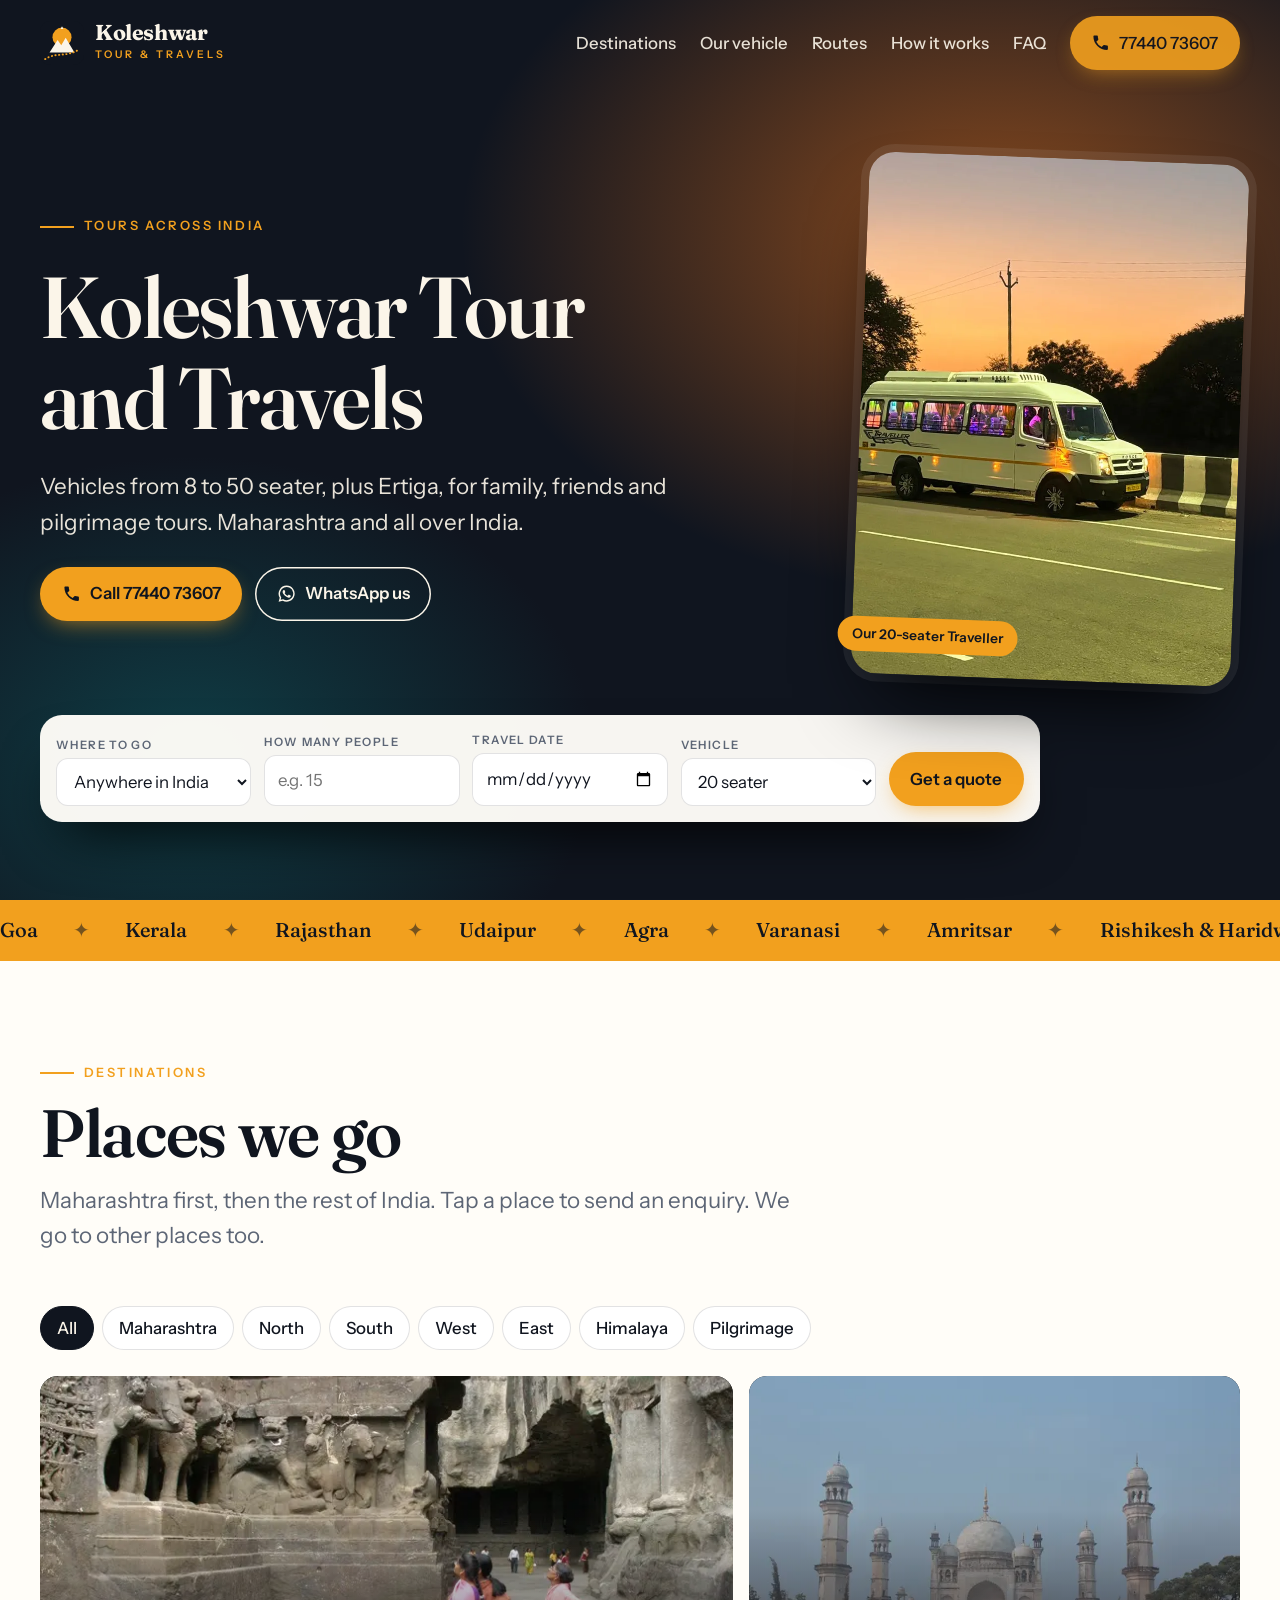
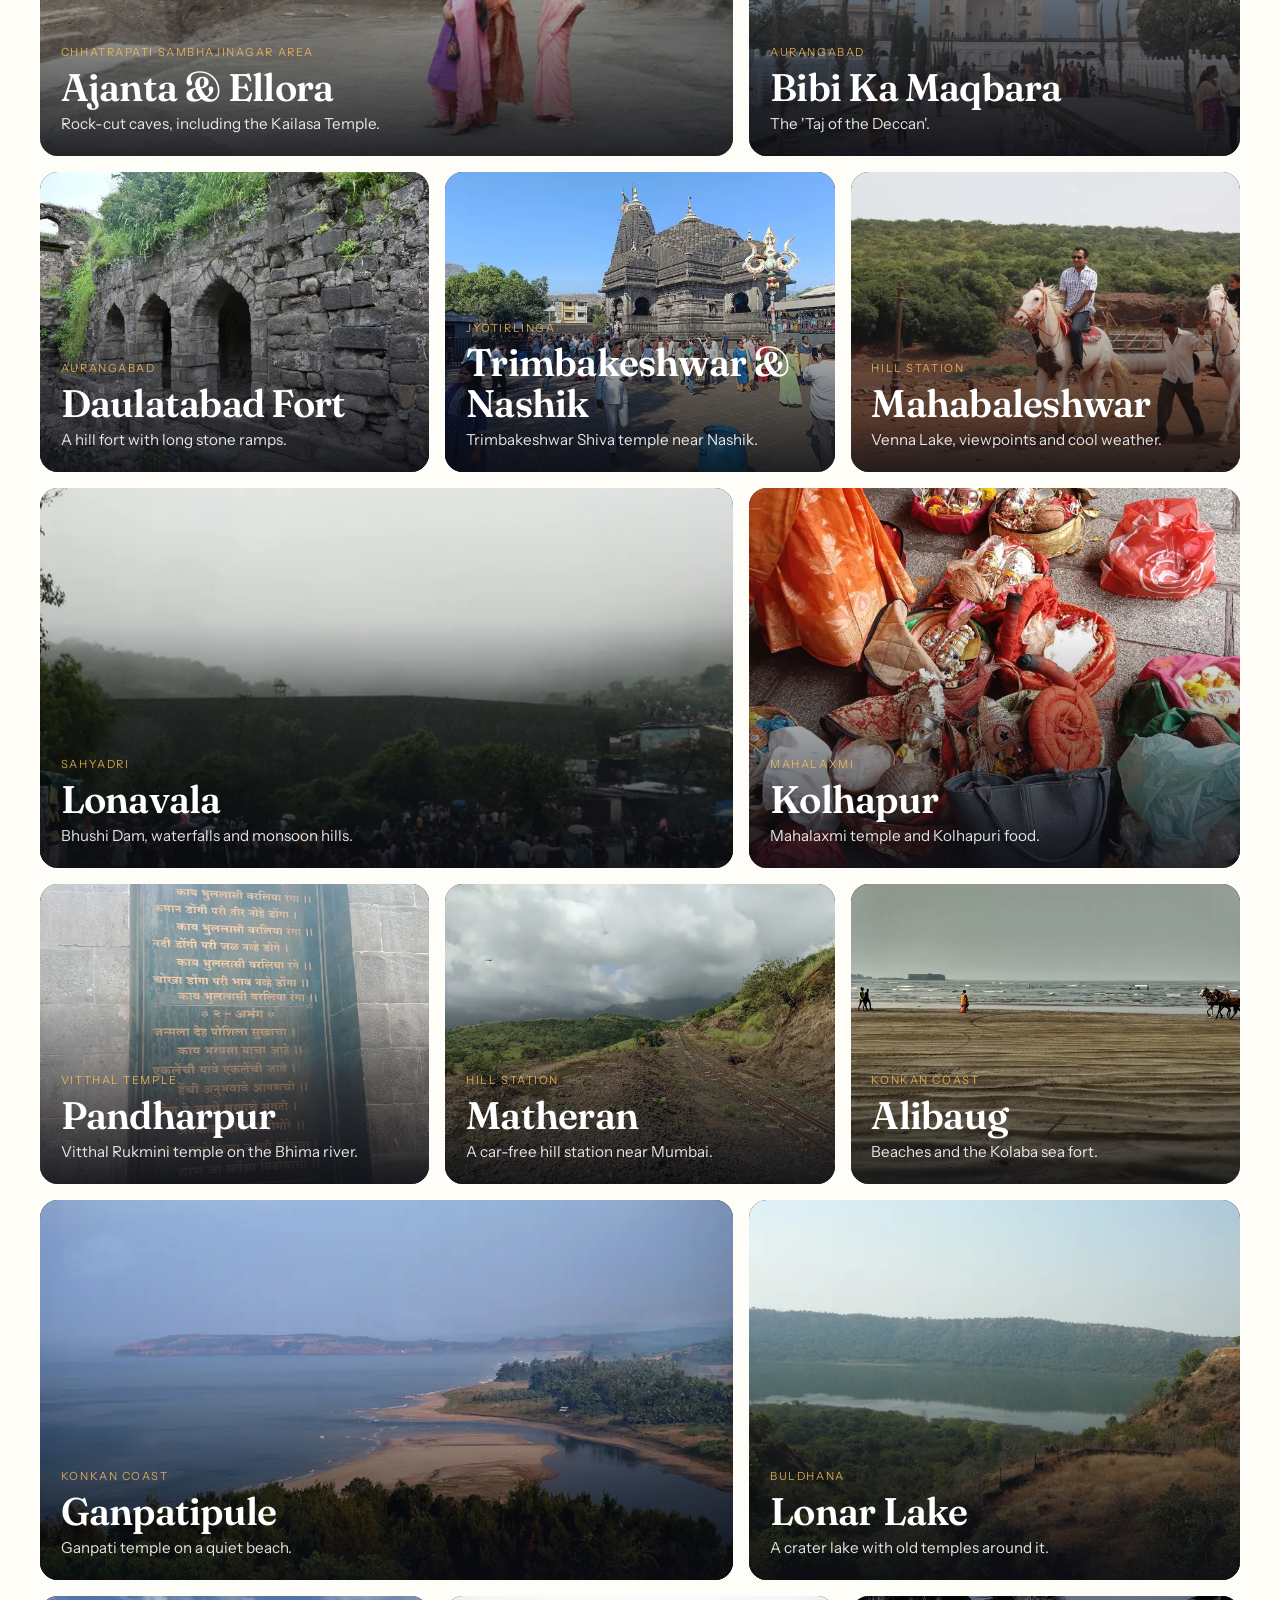
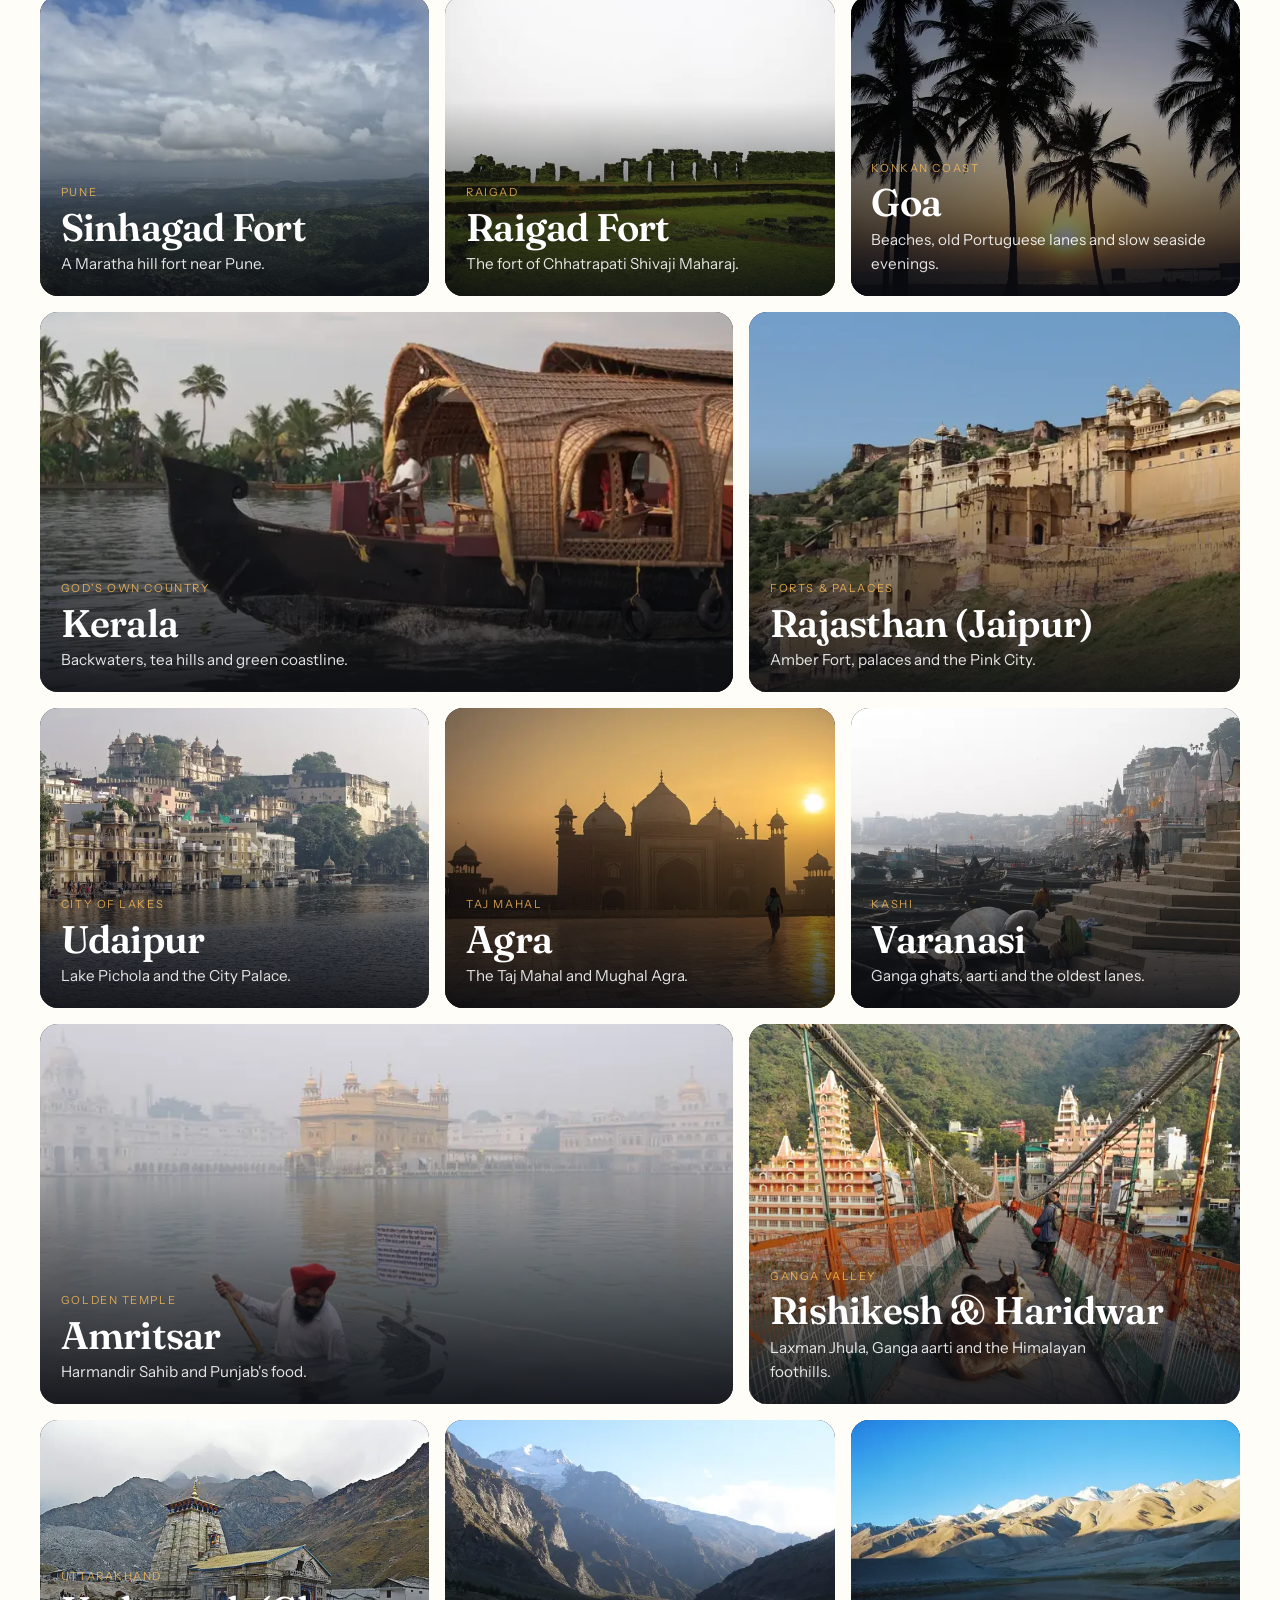
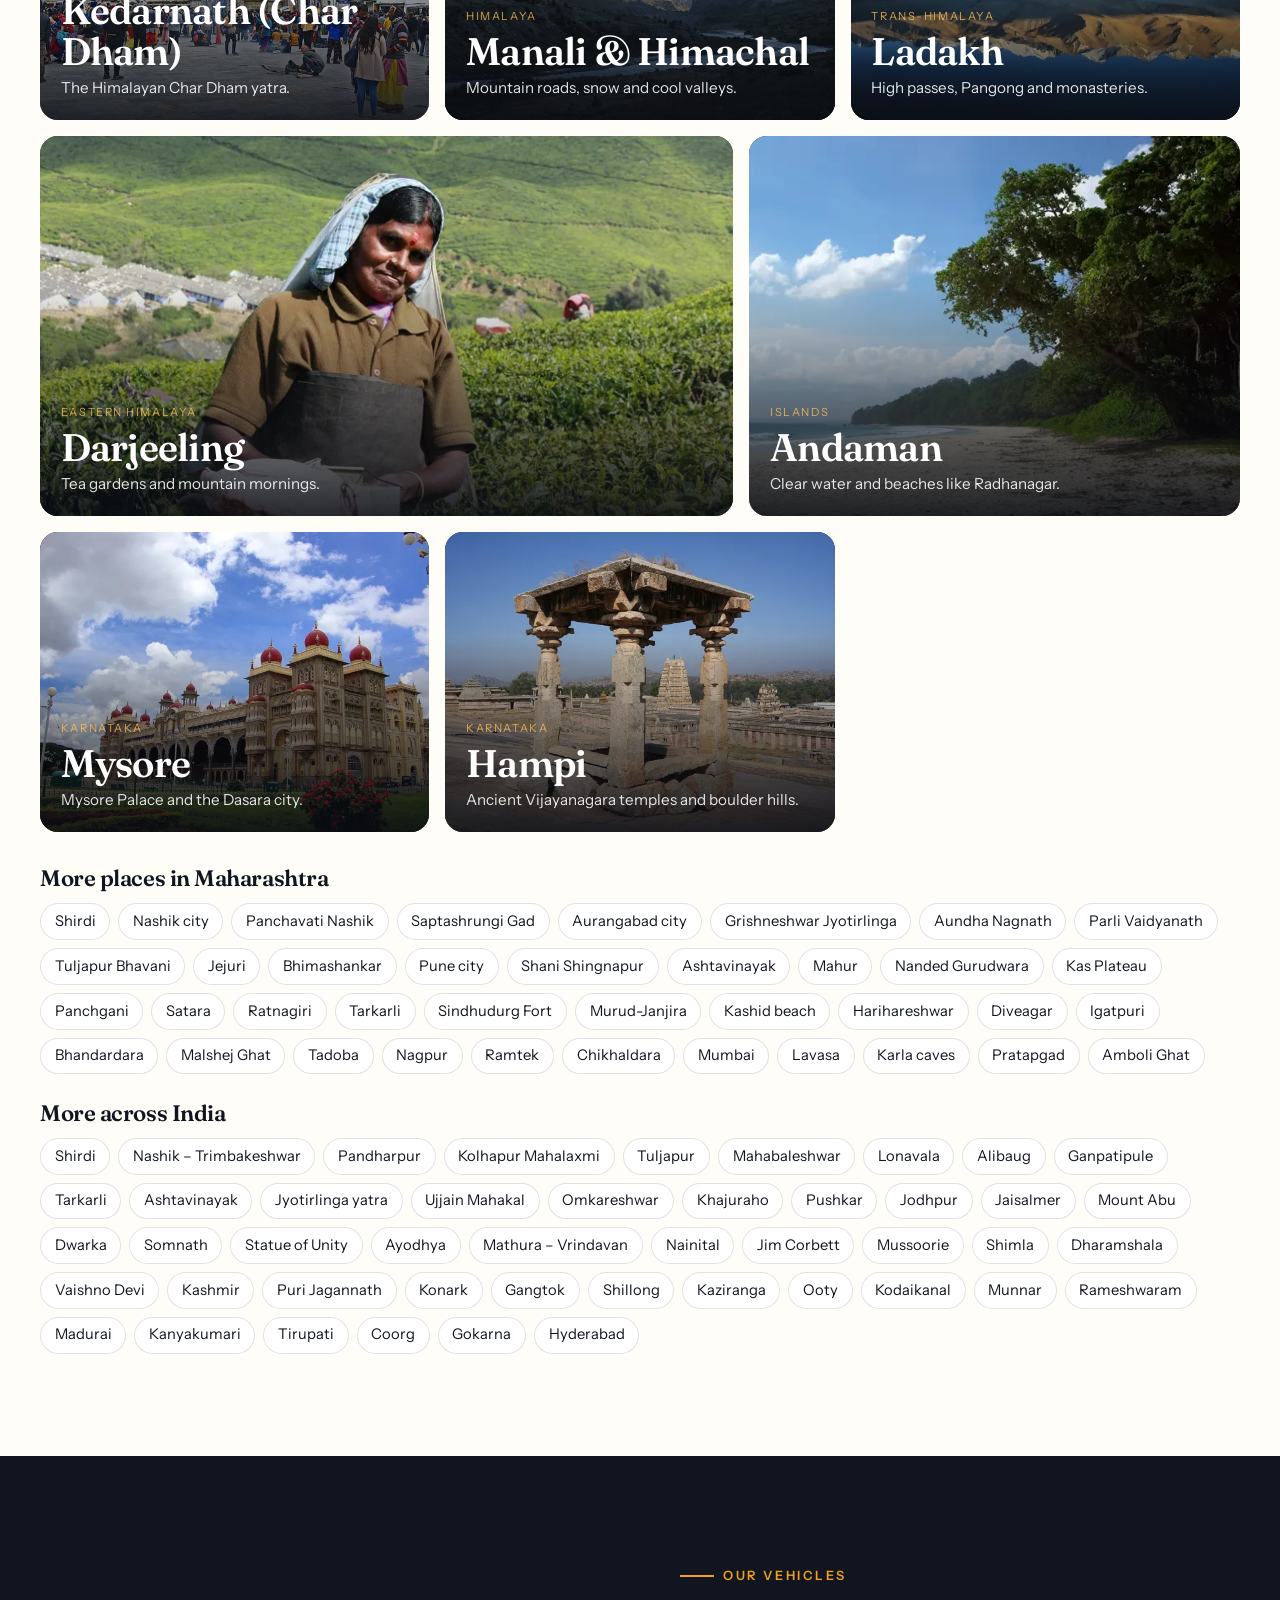
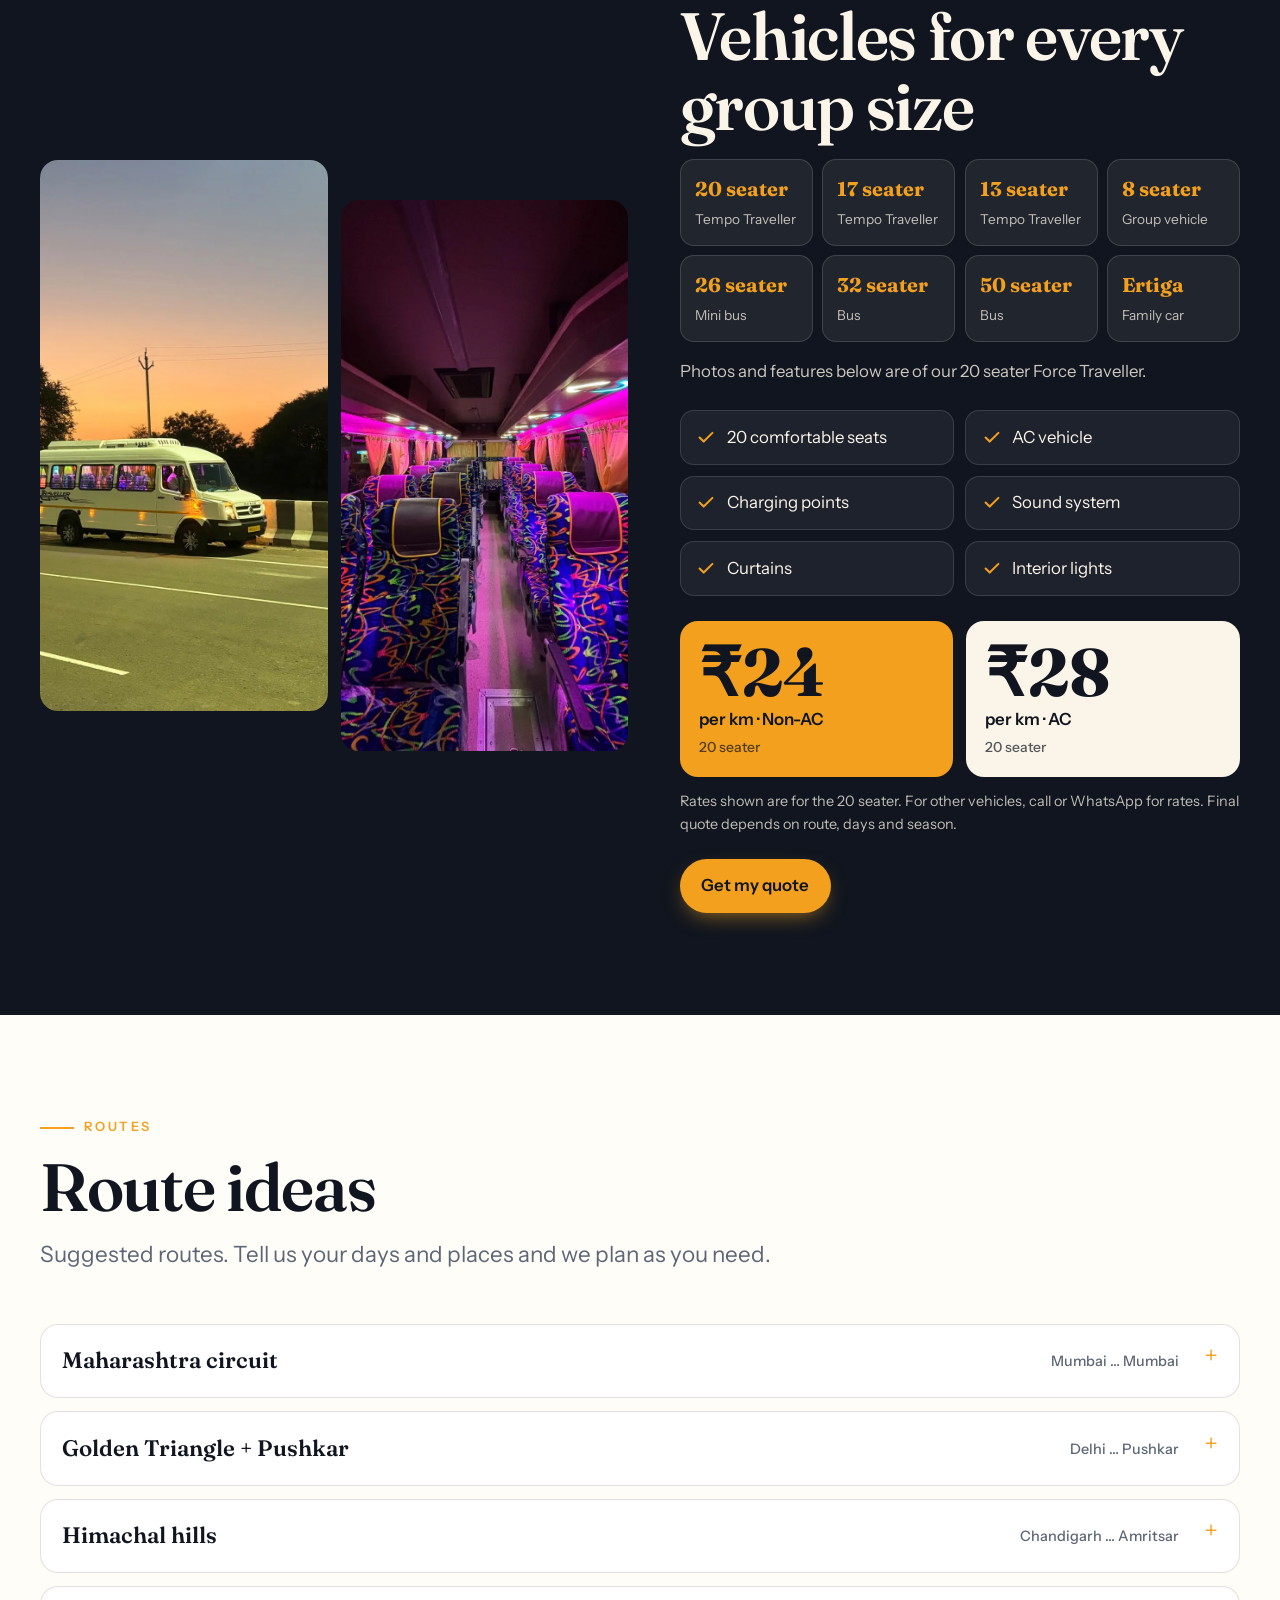
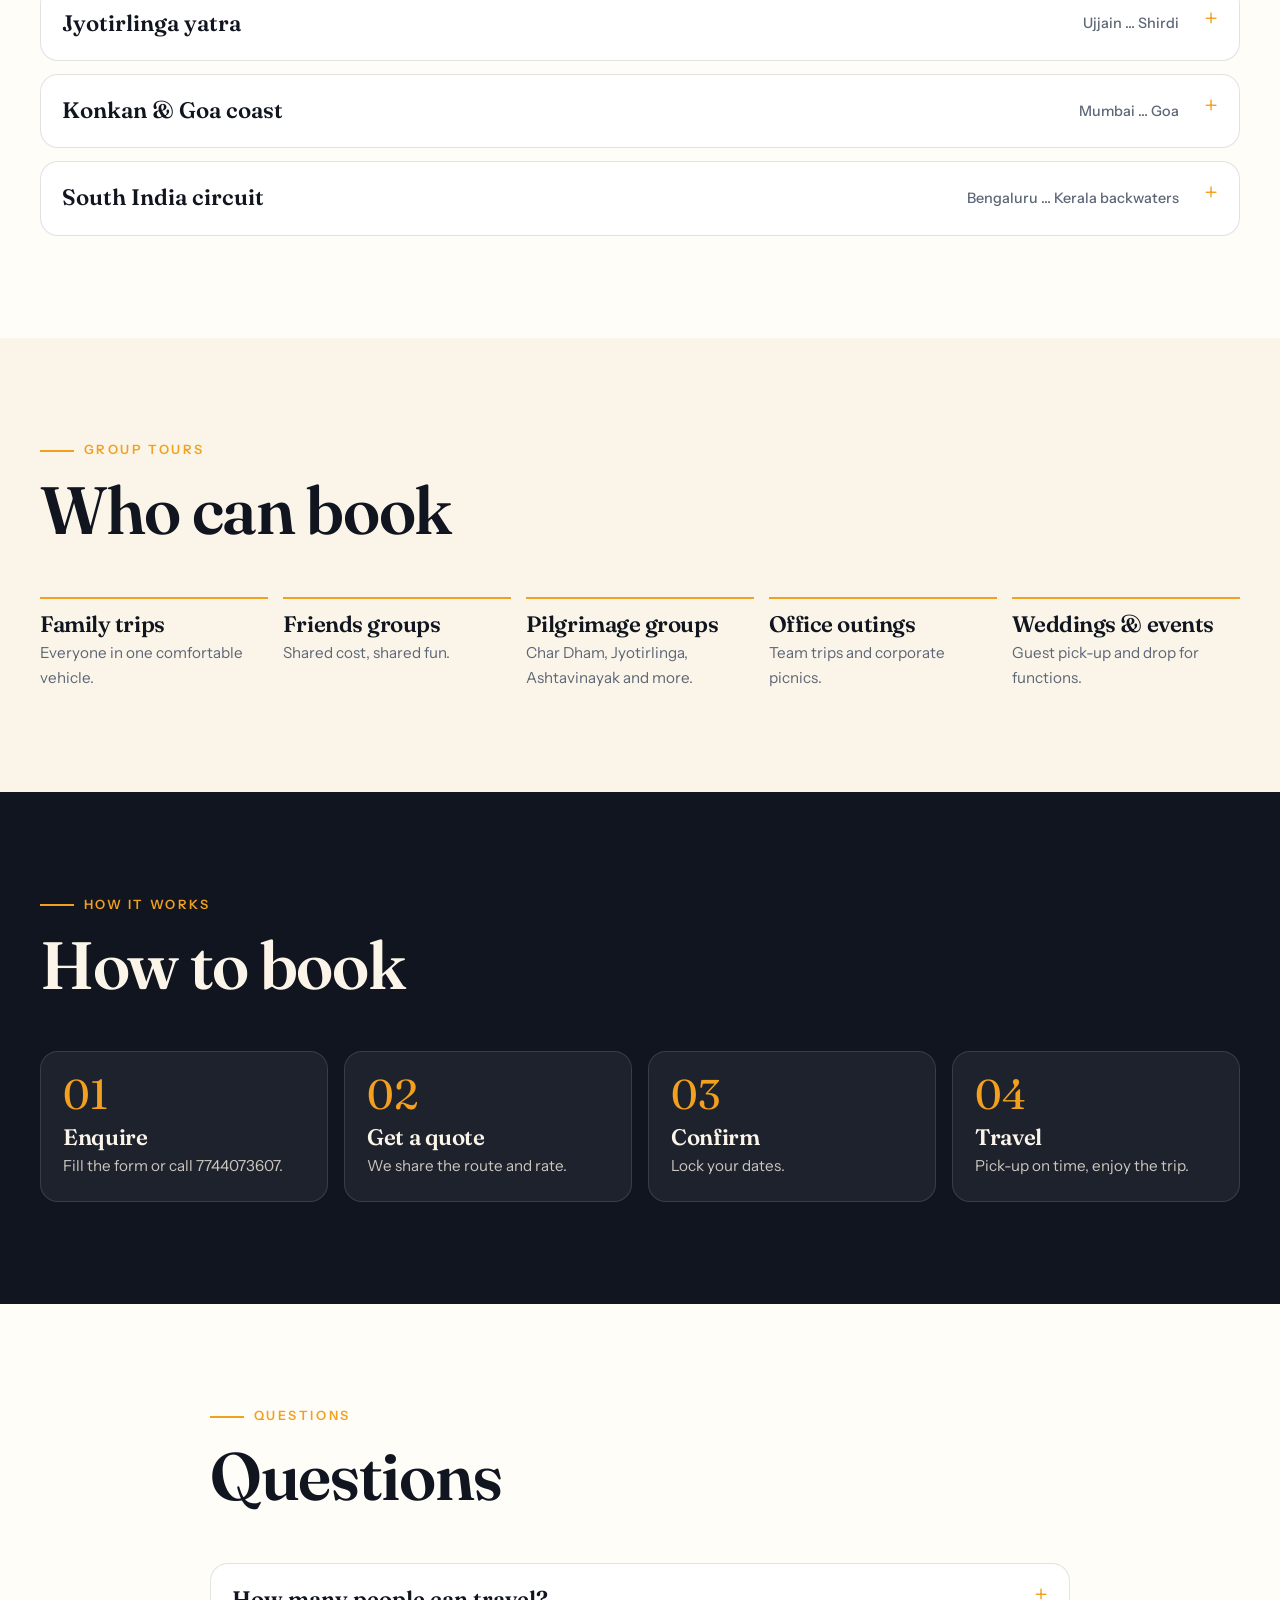
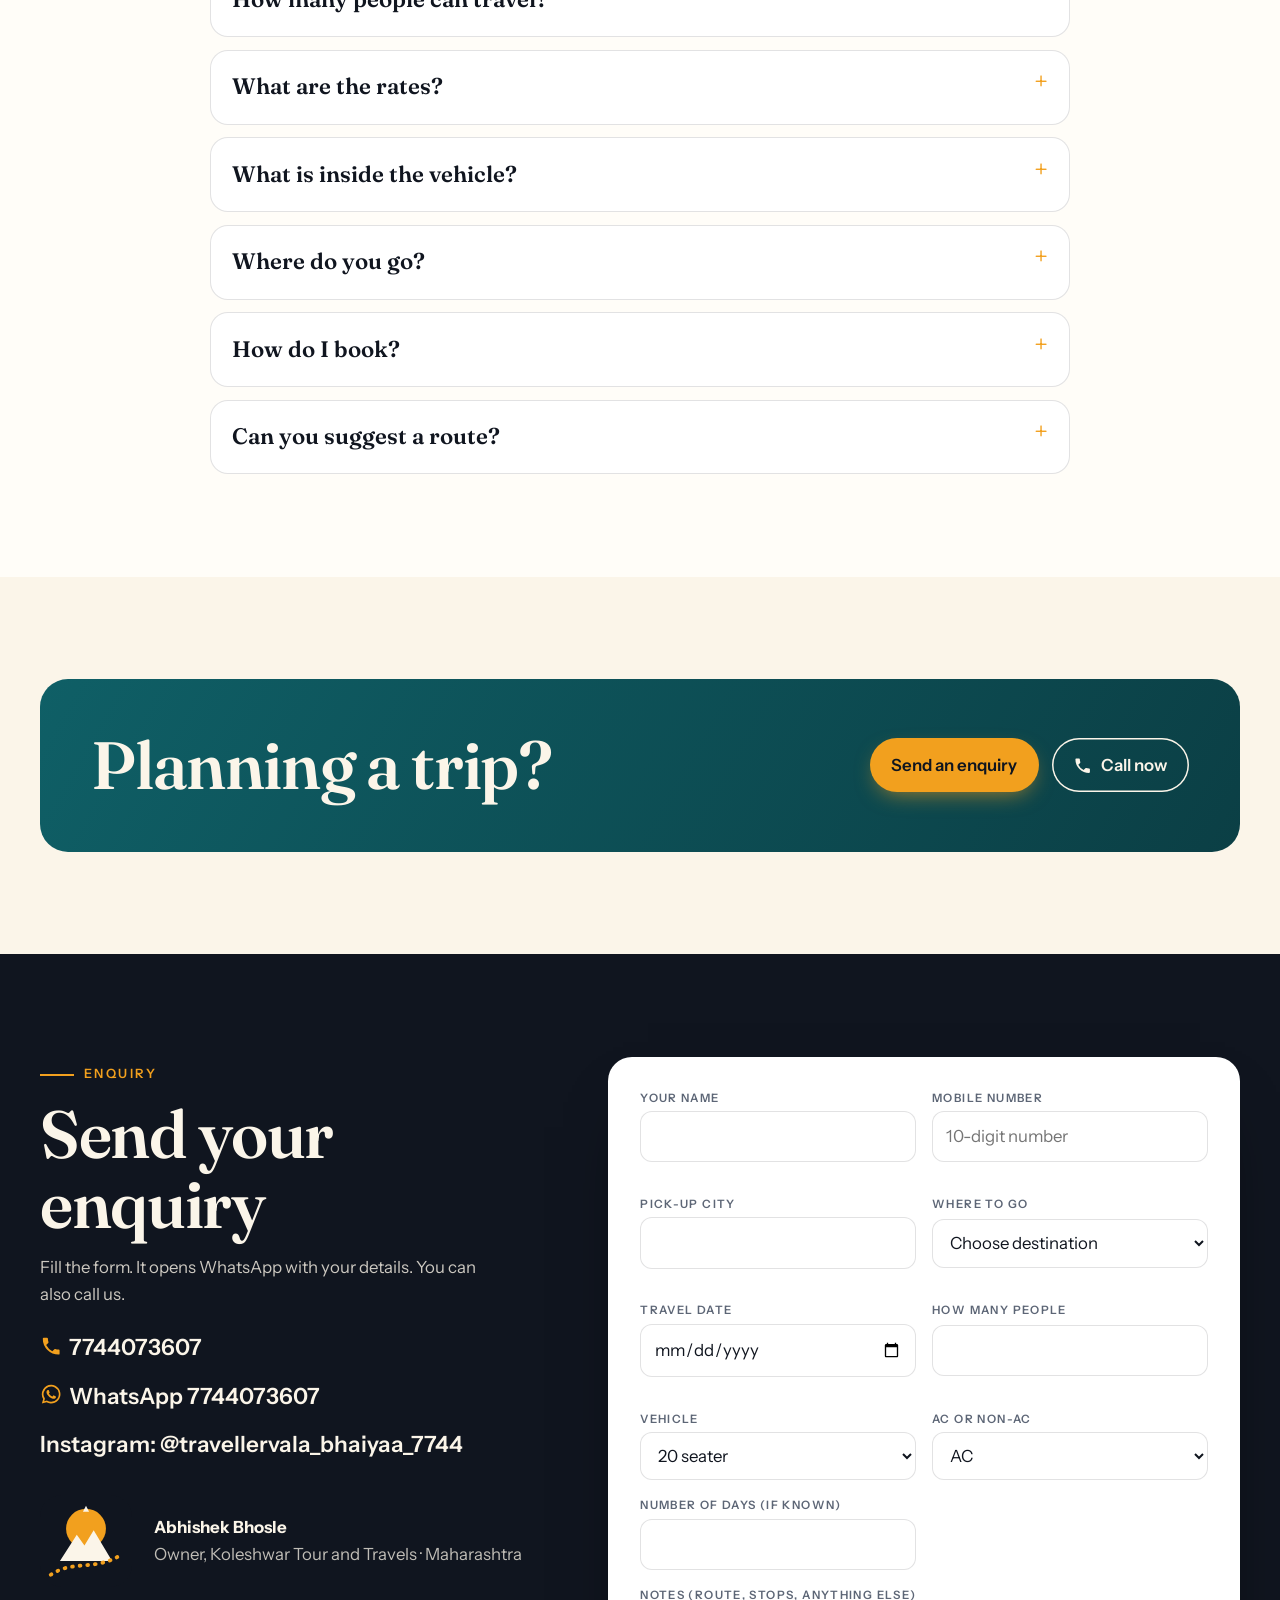
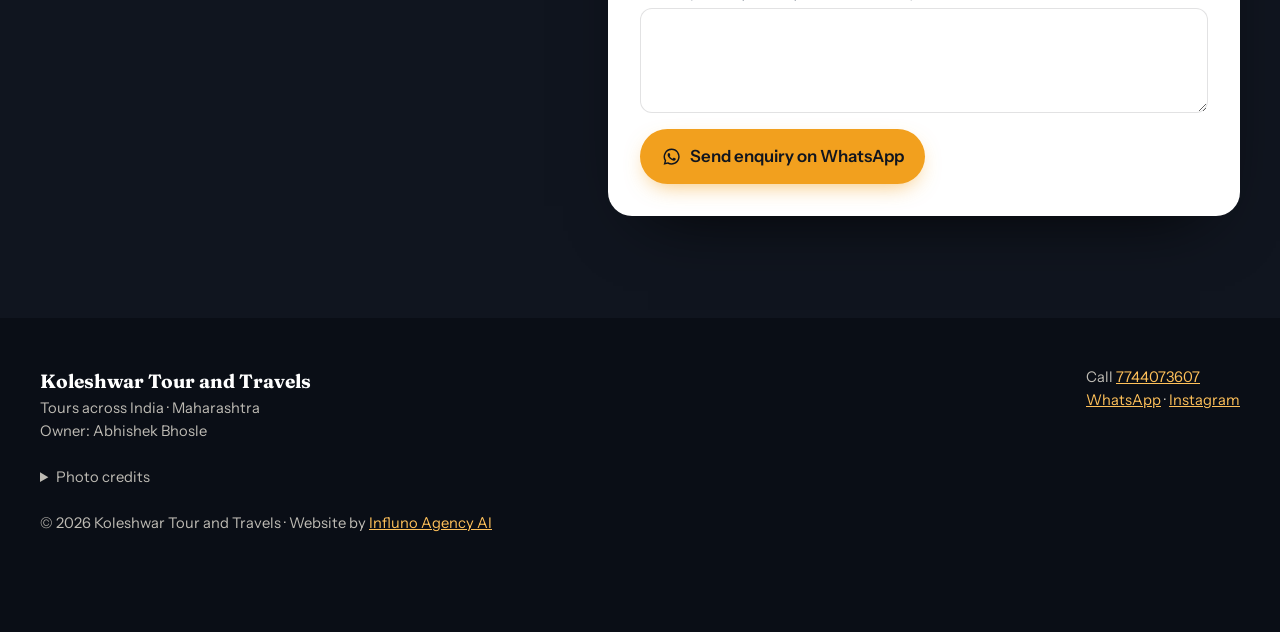
==== commit 17262a6e: "Add files via upload" ====
--- a/index.html
+++ b/index.html
@@ -5,9 +5,9 @@
 <title>Koleshwar Tour and Travels | 8 to 50 seater vehicles on rent</title>
 <meta name="description" content="Koleshwar Tour and Travels: 8, 13, 17, 20, 26, 32 and 50 seater vehicles and Ertiga for tours in Maharashtra and all over India. Call or WhatsApp 7744073607.">
 <meta name="theme-color" content="#10151f">
-<meta property="og:type" content="website"><meta property="og:title" content="Koleshwar Tour and Travels"><meta property="og:description" content="20-seater AC traveller for family, friends and pilgrimage trips across India."><meta property="og:image" content="assets/img/og.jpg"><meta name="twitter:card" content="summary_large_image">
+<meta property="og:type" content="website"><meta property="og:title" content="Koleshwar Tour and Travels"><meta property="og:description" content="20-seater AC traveller for family, friends and pilgrimage trips across India."><meta property="og:image" content="og.jpg"><meta name="twitter:card" content="summary_large_image">
 <link rel="icon" href="favicon.svg" type="image/svg+xml">
-<link rel="preload" href="assets/fonts/Fraunces-normal.woff2" as="font" type="font/woff2" crossorigin>
+<link rel="preload" href="Fraunces-normal.woff2" as="font" type="font/woff2" crossorigin>
 <link rel="stylesheet" href="style.css">
 <script>document.documentElement.classList.remove('no-js')</script>
 <script type="application/ld+json">{"@context":"https://schema.org","@type":"TravelAgency","name":"Koleshwar Tour and Travels","description":"Tours with 8 to 50 seater vehicles and Ertiga in Maharashtra and across India. Enquiries on WhatsApp and phone.","telephone":"+91 7744073607","areaServed":{"@type":"Country","name":"India"},"address":{"@type":"PostalAddress","addressRegion":"Maharashtra","addressCountry":"IN"},"founder":{"@type":"Person","name":"Abhishek Bhosle"},"sameAs":["https://www.instagram.com/travellervala_bhaiyaa_7744"]}</script>
@@ -26,7 +26,7 @@
 <section class="hero" id="top" style="padding:0">
  <div class="hero__bg" id="heroBg" aria-hidden="true"></div>
  <div class="wrap hero__in">
-  <figure class="hero__ph"><img src="assets/img/vehicle-exterior.webp" alt="Koleshwar 20-seater Force Traveller at sunset" width="720" height="1280" fetchpriority="high"><figcaption>Our 20-seater Traveller</figcaption></figure>
+  <figure class="hero__ph"><img src="vehicle-exterior.webp" alt="Koleshwar 20-seater Force Traveller at sunset" width="720" height="1280" fetchpriority="high"><figcaption>Our 20-seater Traveller</figcaption></figure>
   <div class="hero__tx">
   <span class="eyebrow">Tours across India</span>
   <h1>Koleshwar Tour and Travels</h1>
@@ -47,12 +47,12 @@
 <section id="places"><div class="wrap">
  <div class="sec-h rv"><span class="eyebrow">Destinations</span><h2>Places we go</h2><p>Maharashtra first, then the rest of India. Tap a place to send an enquiry. We go to other places too.</p></div>
  <div class="chips" role="group" aria-label="Filter by region" id="chips"><button class="chip" aria-pressed="true" data-f="all">All</button><button class="chip" aria-pressed="false" data-f="Maharashtra">Maharashtra</button><button class="chip" aria-pressed="false" data-f="North">North</button><button class="chip" aria-pressed="false" data-f="South">South</button><button class="chip" aria-pressed="false" data-f="West">West</button><button class="chip" aria-pressed="false" data-f="East">East</button><button class="chip" aria-pressed="false" data-f="Himalaya">Himalaya</button><button class="chip" aria-pressed="false" data-f="Pilgrimage">Pilgrimage</button></div>
- <div class="grid" id="grid"><button class="card rv" data-reg="Maharashtra West" data-dest="Ajanta & Ellora" type="button" aria-label="Plan a trip to Ajanta & Ellora"><img src="assets/img/ellora-700.webp" srcset="assets/img/ellora-700.webp 700w, assets/img/ellora-1200.webp 1200w" sizes="(max-width:560px) 100vw,(max-width:980px) 50vw,33vw" alt="Ajanta & Ellora" loading="lazy" decoding="async"><span class="go">Plan this trip →</span><span class="card__b"><small>Chhatrapati Sambhajinagar area</small><h3>Ajanta & Ellora</h3><p>Rock-cut caves, including the Kailasa Temple.</p></span></button><button class="card rv" data-reg="Maharashtra West" data-dest="Bibi Ka Maqbara" type="button" aria-label="Plan a trip to Bibi Ka Maqbara"><img src="assets/img/bibi-700.webp" srcset="assets/img/bibi-700.webp 700w, assets/img/bibi-1200.webp 1200w" sizes="(max-width:560px) 100vw,(max-width:980px) 50vw,33vw" alt="Bibi Ka Maqbara" loading="lazy" decoding="async"><span class="go">Plan this trip →</span><span class="card__b"><small>Aurangabad</small><h3>Bibi Ka Maqbara</h3><p>The 'Taj of the Deccan'.</p></span></button><button class="card rv" data-reg="Maharashtra West" data-dest="Daulatabad Fort" type="button" aria-label="Plan a trip to Daulatabad Fort"><img src="assets/img/daulatabad-700.webp" srcset="assets/img/daulatabad-700.webp 700w, assets/img/daulatabad-1200.webp 1200w" sizes="(max-width:560px) 100vw,(max-width:980px) 50vw,33vw" alt="Daulatabad Fort" loading="lazy" decoding="async"><span class="go">Plan this trip →</span><span class="card__b"><small>Aurangabad</small><h3>Daulatabad Fort</h3><p>A hill fort with long stone ramps.</p></span></button><button class="card rv" data-reg="Maharashtra West" data-dest="Trimbakeshwar & Nashik" type="button" aria-label="Plan a trip to Trimbakeshwar & Nashik"><img src="assets/img/trimbak-700.webp" srcset="assets/img/trimbak-700.webp 700w, assets/img/trimbak-1200.webp 1200w" sizes="(max-width:560px) 100vw,(max-width:980px) 50vw,33vw" alt="Trimbakeshwar & Nashik" loading="lazy" decoding="async"><span class="go">Plan this trip →</span><span class="card__b"><small>Jyotirlinga</small><h3>Trimbakeshwar & Nashik</h3><p>Trimbakeshwar Shiva temple near Nashik.</p></span></button><button class="card rv" data-reg="Maharashtra West" data-dest="Mahabaleshwar" type="button" aria-label="Plan a trip to Mahabaleshwar"><img src="assets/img/mahabaleshwar-700.webp" srcset="assets/img/mahabaleshwar-700.webp 700w, assets/img/mahabaleshwar-1200.webp 1200w" sizes="(max-width:560px) 100vw,(max-width:980px) 50vw,33vw" alt="Mahabaleshwar" loading="lazy" decoding="async"><span class="go">Plan this trip →</span><span class="card__b"><small>Hill station</small><h3>Mahabaleshwar</h3><p>Venna Lake, viewpoints and cool weather.</p></span></button><button class="card rv" data-reg="Maharashtra West" data-dest="Lonavala" type="button" aria-label="Plan a trip to Lonavala"><img src="assets/img/lonavala-700.webp" srcset="assets/img/lonavala-700.webp 700w, assets/img/lonavala-1200.webp 1200w" sizes="(max-width:560px) 100vw,(max-width:980px) 50vw,33vw" alt="Lonavala" loading="lazy" decoding="async"><span class="go">Plan this trip →</span><span class="card__b"><small>Sahyadri</small><h3>Lonavala</h3><p>Bhushi Dam, waterfalls and monsoon hills.</p></span></button><button class="card rv" data-reg="Maharashtra West" data-dest="Kolhapur" type="button" aria-label="Plan a trip to Kolhapur"><img src="assets/img/kolhapur-700.webp" srcset="assets/img/kolhapur-700.webp 700w, assets/img/kolhapur-1200.webp 1200w" sizes="(max-width:560px) 100vw,(max-width:980px) 50vw,33vw" alt="Kolhapur" loading="lazy" decoding="async"><span class="go">Plan this trip →</span><span class="card__b"><small>Mahalaxmi</small><h3>Kolhapur</h3><p>Mahalaxmi temple and Kolhapuri food.</p></span></button><button class="card rv" data-reg="Maharashtra West" data-dest="Pandharpur" type="button" aria-label="Plan a trip to Pandharpur"><img src="assets/img/pandharpur-700.webp" srcset="assets/img/pandharpur-700.webp 700w, assets/img/pandharpur-1200.webp 1200w" sizes="(max-width:560px) 100vw,(max-width:980px) 50vw,33vw" alt="Pandharpur" loading="lazy" decoding="async"><span class="go">Plan this trip →</span><span class="card__b"><small>Vitthal temple</small><h3>Pandharpur</h3><p>Vitthal Rukmini temple on the Bhima river.</p></span></button><button class="card rv" data-reg="Maharashtra West" data-dest="Matheran" type="button" aria-label="Plan a trip to Matheran"><img src="assets/img/matheran-700.webp" srcset="assets/img/matheran-700.webp 700w, assets/img/matheran-1200.webp 1200w" sizes="(max-width:560px) 100vw,(max-width:980px) 50vw,33vw" alt="Matheran" loading="lazy" decoding="async"><span class="go">Plan this trip →</span><span class="card__b"><small>Hill station</small><h3>Matheran</h3><p>A car-free hill station near Mumbai.</p></span></button><button class="card rv" data-reg="Maharashtra West" data-dest="Alibaug" type="button" aria-label="Plan a trip to Alibaug"><img src="assets/img/alibaug-700.webp" srcset="assets/img/alibaug-700.webp 700w, assets/img/alibaug-1200.webp 1200w" sizes="(max-width:560px) 100vw,(max-width:980px) 50vw,33vw" alt="Alibaug" loading="lazy" decoding="async"><span class="go">Plan this trip →</span><span class="card__b"><small>Konkan coast</small><h3>Alibaug</h3><p>Beaches and the Kolaba sea fort.</p></span></button><button class="card rv" data-reg="Maharashtra West" data-dest="Ganpatipule" type="button" aria-label="Plan a trip to Ganpatipule"><img src="assets/img/ganpatipule-700.webp" srcset="assets/img/ganpatipule-700.webp 700w, assets/img/ganpatipule-1200.webp 1200w" sizes="(max-width:560px) 100vw,(max-width:980px) 50vw,33vw" alt="Ganpatipule" loading="lazy" decoding="async"><span class="go">Plan this trip →</span><span class="card__b"><small>Konkan coast</small><h3>Ganpatipule</h3><p>Ganpati temple on a quiet beach.</p></span></button><button class="card rv" data-reg="Maharashtra West" data-dest="Lonar Lake" type="button" aria-label="Plan a trip to Lonar Lake"><img src="assets/img/lonar-700.webp" srcset="assets/img/lonar-700.webp 700w, assets/img/lonar-1200.webp 1200w" sizes="(max-width:560px) 100vw,(max-width:980px) 50vw,33vw" alt="Lonar Lake" loading="lazy" decoding="async"><span class="go">Plan this trip →</span><span class="card__b"><small>Buldhana</small><h3>Lonar Lake</h3><p>A crater lake with old temples around it.</p></span></button><button class="card rv" data-reg="Maharashtra West" data-dest="Sinhagad Fort" type="button" aria-label="Plan a trip to Sinhagad Fort"><img src="assets/img/sinhagad-700.webp" srcset="assets/img/sinhagad-700.webp 700w, assets/img/sinhagad-1200.webp 1200w" sizes="(max-width:560px) 100vw,(max-width:980px) 50vw,33vw" alt="Sinhagad Fort" loading="lazy" decoding="async"><span class="go">Plan this trip →</span><span class="card__b"><small>Pune</small><h3>Sinhagad Fort</h3><p>A Maratha hill fort near Pune.</p></span></button><button class="card rv" data-reg="Maharashtra West" data-dest="Raigad Fort" type="button" aria-label="Plan a trip to Raigad Fort"><img src="assets/img/raigad-700.webp" srcset="assets/img/raigad-700.webp 700w, assets/img/raigad-1200.webp 1200w" sizes="(max-width:560px) 100vw,(max-width:980px) 50vw,33vw" alt="Raigad Fort" loading="lazy" decoding="async"><span class="go">Plan this trip →</span><span class="card__b"><small>Raigad</small><h3>Raigad Fort</h3><p>The fort of Chhatrapati Shivaji Maharaj.</p></span></button><button class="card rv" data-reg="West" data-dest="Goa" type="button" aria-label="Plan a trip to Goa"><img src="assets/img/goa-700.webp" srcset="assets/img/goa-700.webp 700w, assets/img/goa-1200.webp 1200w" sizes="(max-width:560px) 100vw,(max-width:980px) 50vw,33vw" alt="Goa" loading="lazy" decoding="async"><span class="go">Plan this trip →</span><span class="card__b"><small>Konkan coast</small><h3>Goa</h3><p>Beaches, old Portuguese lanes and slow seaside evenings.</p></span></button><button class="card rv" data-reg="South" data-dest="Kerala" type="button" aria-label="Plan a trip to Kerala"><img src="assets/img/kerala-700.webp" srcset="assets/img/kerala-700.webp 700w, assets/img/kerala-1200.webp 1200w" sizes="(max-width:560px) 100vw,(max-width:980px) 50vw,33vw" alt="Kerala" loading="lazy" decoding="async"><span class="go">Plan this trip →</span><span class="card__b"><small>God's Own Country</small><h3>Kerala</h3><p>Backwaters, tea hills and green coastline.</p></span></button><button class="card rv" data-reg="North" data-dest="Rajasthan (Jaipur)" type="button" aria-label="Plan a trip to Rajasthan (Jaipur)"><img src="assets/img/rajasthan-700.webp" srcset="assets/img/rajasthan-700.webp 700w, assets/img/rajasthan-1200.webp 1200w" sizes="(max-width:560px) 100vw,(max-width:980px) 50vw,33vw" alt="Rajasthan (Jaipur)" loading="lazy" decoding="async"><span class="go">Plan this trip →</span><span class="card__b"><small>Forts & palaces</small><h3>Rajasthan (Jaipur)</h3><p>Amber Fort, palaces and the Pink City.</p></span></button><button class="card rv" data-reg="North" data-dest="Udaipur" type="button" aria-label="Plan a trip to Udaipur"><img src="assets/img/udaipur-700.webp" srcset="assets/img/udaipur-700.webp 700w, assets/img/udaipur-1200.webp 1200w" sizes="(max-width:560px) 100vw,(max-width:980px) 50vw,33vw" alt="Udaipur" loading="lazy" decoding="async"><span class="go">Plan this trip →</span><span class="card__b"><small>City of Lakes</small><h3>Udaipur</h3><p>Lake Pichola and the City Palace.</p></span></button><button class="card rv" data-reg="North" data-dest="Agra" type="button" aria-label="Plan a trip to Agra"><img src="assets/img/agra-700.webp" srcset="assets/img/agra-700.webp 700w, assets/img/agra-1200.webp 1200w" sizes="(max-width:560px) 100vw,(max-width:980px) 50vw,33vw" alt="Agra" loading="lazy" decoding="async"><span class="go">Plan this trip →</span><span class="card__b"><small>Taj Mahal</small><h3>Agra</h3><p>The Taj Mahal and Mughal Agra.</p></span></button><button class="card rv" data-reg="Pilgrimage North" data-dest="Varanasi" type="button" aria-label="Plan a trip to Varanasi"><img src="assets/img/varanasi-700.webp" srcset="assets/img/varanasi-700.webp 700w, assets/img/varanasi-1200.webp 1200w" sizes="(max-width:560px) 100vw,(max-width:980px) 50vw,33vw" alt="Varanasi" loading="lazy" decoding="async"><span class="go">Plan this trip →</span><span class="card__b"><small>Kashi</small><h3>Varanasi</h3><p>Ganga ghats, aarti and the oldest lanes.</p></span></button><button class="card rv" data-reg="Pilgrimage North" data-dest="Amritsar" type="button" aria-label="Plan a trip to Amritsar"><img src="assets/img/amritsar-700.webp" srcset="assets/img/amritsar-700.webp 700w, assets/img/amritsar-1200.webp 1200w" sizes="(max-width:560px) 100vw,(max-width:980px) 50vw,33vw" alt="Amritsar" loading="lazy" decoding="async"><span class="go">Plan this trip →</span><span class="card__b"><small>Golden Temple</small><h3>Amritsar</h3><p>Harmandir Sahib and Punjab's food.</p></span></button><button class="card rv" data-reg="Pilgrimage Himalaya" data-dest="Rishikesh & Haridwar" type="button" aria-label="Plan a trip to Rishikesh & Haridwar"><img src="assets/img/rishikesh-700.webp" srcset="assets/img/rishikesh-700.webp 700w, assets/img/rishikesh-1200.webp 1200w" sizes="(max-width:560px) 100vw,(max-width:980px) 50vw,33vw" alt="Rishikesh & Haridwar" loading="lazy" decoding="async"><span class="go">Plan this trip →</span><span class="card__b"><small>Ganga valley</small><h3>Rishikesh & Haridwar</h3><p>Laxman Jhula, Ganga aarti and the Himalayan foothills.</p></span></button><button class="card rv" data-reg="Pilgrimage Himalaya" data-dest="Kedarnath (Char Dham)" type="button" aria-label="Plan a trip to Kedarnath (Char Dham)"><img src="assets/img/kedarnath-700.webp" srcset="assets/img/kedarnath-700.webp 700w, assets/img/kedarnath-1200.webp 1200w" sizes="(max-width:560px) 100vw,(max-width:980px) 50vw,33vw" alt="Kedarnath (Char Dham)" loading="lazy" decoding="async"><span class="go">Plan this trip →</span><span class="card__b"><small>Uttarakhand</small><h3>Kedarnath (Char Dham)</h3><p>The Himalayan Char Dham yatra.</p></span></button><button class="card rv" data-reg="Himalaya North" data-dest="Manali & Himachal" type="button" aria-label="Plan a trip to Manali & Himachal"><img src="assets/img/manali-700.webp" srcset="assets/img/manali-700.webp 700w, assets/img/manali-1200.webp 1200w" sizes="(max-width:560px) 100vw,(max-width:980px) 50vw,33vw" alt="Manali & Himachal" loading="lazy" decoding="async"><span class="go">Plan this trip →</span><span class="card__b"><small>Himalaya</small><h3>Manali & Himachal</h3><p>Mountain roads, snow and cool valleys.</p></span></button><button class="card rv" data-reg="Himalaya" data-dest="Ladakh" type="button" aria-label="Plan a trip to Ladakh"><img src="assets/img/ladakh-700.webp" srcset="assets/img/ladakh-700.webp 700w, assets/img/ladakh-1200.webp 1200w" sizes="(max-width:560px) 100vw,(max-width:980px) 50vw,33vw" alt="Ladakh" loading="lazy" decoding="async"><span class="go">Plan this trip →</span><span class="card__b"><small>Trans-Himalaya</small><h3>Ladakh</h3><p>High passes, Pangong and monasteries.</p></span></button><button class="card rv" data-reg="East Himalaya" data-dest="Darjeeling" type="button" aria-label="Plan a trip to Darjeeling"><img src="assets/img/darjeeling-700.webp" srcset="assets/img/darjeeling-700.webp 700w, assets/img/darjeeling-1200.webp 1200w" sizes="(max-width:560px) 100vw,(max-width:980px) 50vw,33vw" alt="Darjeeling" loading="lazy" decoding="async"><span class="go">Plan this trip →</span><span class="card__b"><small>Eastern Himalaya</small><h3>Darjeeling</h3><p>Tea gardens and mountain mornings.</p></span></button><button class="card rv" data-reg="East" data-dest="Andaman" type="button" aria-label="Plan a trip to Andaman"><img src="assets/img/andaman-700.webp" srcset="assets/img/andaman-700.webp 700w, assets/img/andaman-1200.webp 1200w" sizes="(max-width:560px) 100vw,(max-width:980px) 50vw,33vw" alt="Andaman" loading="lazy" decoding="async"><span class="go">Plan this trip →</span><span class="card__b"><small>Islands</small><h3>Andaman</h3><p>Clear water and beaches like Radhanagar.</p></span></button><button class="card rv" data-reg="South" data-dest="Mysore" type="button" aria-label="Plan a trip to Mysore"><img src="assets/img/mysore-700.webp" srcset="assets/img/mysore-700.webp 700w, assets/img/mysore-1200.webp 1200w" sizes="(max-width:560px) 100vw,(max-width:980px) 50vw,33vw" alt="Mysore" loading="lazy" decoding="async"><span class="go">Plan this trip →</span><span class="card__b"><small>Karnataka</small><h3>Mysore</h3><p>Mysore Palace and the Dasara city.</p></span></button><button class="card rv" data-reg="South" data-dest="Hampi" type="button" aria-label="Plan a trip to Hampi"><img src="assets/img/hampi-700.webp" srcset="assets/img/hampi-700.webp 700w, assets/img/hampi-1200.webp 1200w" sizes="(max-width:560px) 100vw,(max-width:980px) 50vw,33vw" alt="Hampi" loading="lazy" decoding="async"><span class="go">Plan this trip →</span><span class="card__b"><small>Karnataka</small><h3>Hampi</h3><p>Ancient Vijayanagara temples and boulder hills.</p></span></button></div>
+ <div class="grid" id="grid"><button class="card rv" data-reg="Maharashtra West" data-dest="Ajanta & Ellora" type="button" aria-label="Plan a trip to Ajanta & Ellora"><img src="ellora-700.webp" srcset="ellora-700.webp 700w, ellora-1200.webp 1200w" sizes="(max-width:560px) 100vw,(max-width:980px) 50vw,33vw" alt="Ajanta & Ellora" loading="lazy" decoding="async"><span class="go">Plan this trip →</span><span class="card__b"><small>Chhatrapati Sambhajinagar area</small><h3>Ajanta & Ellora</h3><p>Rock-cut caves, including the Kailasa Temple.</p></span></button><button class="card rv" data-reg="Maharashtra West" data-dest="Bibi Ka Maqbara" type="button" aria-label="Plan a trip to Bibi Ka Maqbara"><img src="bibi-700.webp" srcset="bibi-700.webp 700w, bibi-1200.webp 1200w" sizes="(max-width:560px) 100vw,(max-width:980px) 50vw,33vw" alt="Bibi Ka Maqbara" loading="lazy" decoding="async"><span class="go">Plan this trip →</span><span class="card__b"><small>Aurangabad</small><h3>Bibi Ka Maqbara</h3><p>The 'Taj of the Deccan'.</p></span></button><button class="card rv" data-reg="Maharashtra West" data-dest="Daulatabad Fort" type="button" aria-label="Plan a trip to Daulatabad Fort"><img src="daulatabad-700.webp" srcset="daulatabad-700.webp 700w, daulatabad-1200.webp 1200w" sizes="(max-width:560px) 100vw,(max-width:980px) 50vw,33vw" alt="Daulatabad Fort" loading="lazy" decoding="async"><span class="go">Plan this trip →</span><span class="card__b"><small>Aurangabad</small><h3>Daulatabad Fort</h3><p>A hill fort with long stone ramps.</p></span></button><button class="card rv" data-reg="Maharashtra West" data-dest="Trimbakeshwar & Nashik" type="button" aria-label="Plan a trip to Trimbakeshwar & Nashik"><img src="trimbak-700.webp" srcset="trimbak-700.webp 700w, trimbak-1200.webp 1200w" sizes="(max-width:560px) 100vw,(max-width:980px) 50vw,33vw" alt="Trimbakeshwar & Nashik" loading="lazy" decoding="async"><span class="go">Plan this trip →</span><span class="card__b"><small>Jyotirlinga</small><h3>Trimbakeshwar & Nashik</h3><p>Trimbakeshwar Shiva temple near Nashik.</p></span></button><button class="card rv" data-reg="Maharashtra West" data-dest="Mahabaleshwar" type="button" aria-label="Plan a trip to Mahabaleshwar"><img src="mahabaleshwar-700.webp" srcset="mahabaleshwar-700.webp 700w, mahabaleshwar-1200.webp 1200w" sizes="(max-width:560px) 100vw,(max-width:980px) 50vw,33vw" alt="Mahabaleshwar" loading="lazy" decoding="async"><span class="go">Plan this trip →</span><span class="card__b"><small>Hill station</small><h3>Mahabaleshwar</h3><p>Venna Lake, viewpoints and cool weather.</p></span></button><button class="card rv" data-reg="Maharashtra West" data-dest="Lonavala" type="button" aria-label="Plan a trip to Lonavala"><img src="lonavala-700.webp" srcset="lonavala-700.webp 700w, lonavala-1200.webp 1200w" sizes="(max-width:560px) 100vw,(max-width:980px) 50vw,33vw" alt="Lonavala" loading="lazy" decoding="async"><span class="go">Plan this trip →</span><span class="card__b"><small>Sahyadri</small><h3>Lonavala</h3><p>Bhushi Dam, waterfalls and monsoon hills.</p></span></button><button class="card rv" data-reg="Maharashtra West" data-dest="Kolhapur" type="button" aria-label="Plan a trip to Kolhapur"><img src="kolhapur-700.webp" srcset="kolhapur-700.webp 700w, kolhapur-1200.webp 1200w" sizes="(max-width:560px) 100vw,(max-width:980px) 50vw,33vw" alt="Kolhapur" loading="lazy" decoding="async"><span class="go">Plan this trip →</span><span class="card__b"><small>Mahalaxmi</small><h3>Kolhapur</h3><p>Mahalaxmi temple and Kolhapuri food.</p></span></button><button class="card rv" data-reg="Maharashtra West" data-dest="Pandharpur" type="button" aria-label="Plan a trip to Pandharpur"><img src="pandharpur-700.webp" srcset="pandharpur-700.webp 700w, pandharpur-1200.webp 1200w" sizes="(max-width:560px) 100vw,(max-width:980px) 50vw,33vw" alt="Pandharpur" loading="lazy" decoding="async"><span class="go">Plan this trip →</span><span class="card__b"><small>Vitthal temple</small><h3>Pandharpur</h3><p>Vitthal Rukmini temple on the Bhima river.</p></span></button><button class="card rv" data-reg="Maharashtra West" data-dest="Matheran" type="button" aria-label="Plan a trip to Matheran"><img src="matheran-700.webp" srcset="matheran-700.webp 700w, matheran-1200.webp 1200w" sizes="(max-width:560px) 100vw,(max-width:980px) 50vw,33vw" alt="Matheran" loading="lazy" decoding="async"><span class="go">Plan this trip →</span><span class="card__b"><small>Hill station</small><h3>Matheran</h3><p>A car-free hill station near Mumbai.</p></span></button><button class="card rv" data-reg="Maharashtra West" data-dest="Alibaug" type="button" aria-label="Plan a trip to Alibaug"><img src="alibaug-700.webp" srcset="alibaug-700.webp 700w, alibaug-1200.webp 1200w" sizes="(max-width:560px) 100vw,(max-width:980px) 50vw,33vw" alt="Alibaug" loading="lazy" decoding="async"><span class="go">Plan this trip →</span><span class="card__b"><small>Konkan coast</small><h3>Alibaug</h3><p>Beaches and the Kolaba sea fort.</p></span></button><button class="card rv" data-reg="Maharashtra West" data-dest="Ganpatipule" type="button" aria-label="Plan a trip to Ganpatipule"><img src="ganpatipule-700.webp" srcset="ganpatipule-700.webp 700w, ganpatipule-1200.webp 1200w" sizes="(max-width:560px) 100vw,(max-width:980px) 50vw,33vw" alt="Ganpatipule" loading="lazy" decoding="async"><span class="go">Plan this trip →</span><span class="card__b"><small>Konkan coast</small><h3>Ganpatipule</h3><p>Ganpati temple on a quiet beach.</p></span></button><button class="card rv" data-reg="Maharashtra West" data-dest="Lonar Lake" type="button" aria-label="Plan a trip to Lonar Lake"><img src="lonar-700.webp" srcset="lonar-700.webp 700w, lonar-1200.webp 1200w" sizes="(max-width:560px) 100vw,(max-width:980px) 50vw,33vw" alt="Lonar Lake" loading="lazy" decoding="async"><span class="go">Plan this trip →</span><span class="card__b"><small>Buldhana</small><h3>Lonar Lake</h3><p>A crater lake with old temples around it.</p></span></button><button class="card rv" data-reg="Maharashtra West" data-dest="Sinhagad Fort" type="button" aria-label="Plan a trip to Sinhagad Fort"><img src="sinhagad-700.webp" srcset="sinhagad-700.webp 700w, sinhagad-1200.webp 1200w" sizes="(max-width:560px) 100vw,(max-width:980px) 50vw,33vw" alt="Sinhagad Fort" loading="lazy" decoding="async"><span class="go">Plan this trip →</span><span class="card__b"><small>Pune</small><h3>Sinhagad Fort</h3><p>A Maratha hill fort near Pune.</p></span></button><button class="card rv" data-reg="Maharashtra West" data-dest="Raigad Fort" type="button" aria-label="Plan a trip to Raigad Fort"><img src="raigad-700.webp" srcset="raigad-700.webp 700w, raigad-1200.webp 1200w" sizes="(max-width:560px) 100vw,(max-width:980px) 50vw,33vw" alt="Raigad Fort" loading="lazy" decoding="async"><span class="go">Plan this trip →</span><span class="card__b"><small>Raigad</small><h3>Raigad Fort</h3><p>The fort of Chhatrapati Shivaji Maharaj.</p></span></button><button class="card rv" data-reg="West" data-dest="Goa" type="button" aria-label="Plan a trip to Goa"><img src="goa-700.webp" srcset="goa-700.webp 700w, goa-1200.webp 1200w" sizes="(max-width:560px) 100vw,(max-width:980px) 50vw,33vw" alt="Goa" loading="lazy" decoding="async"><span class="go">Plan this trip →</span><span class="card__b"><small>Konkan coast</small><h3>Goa</h3><p>Beaches, old Portuguese lanes and slow seaside evenings.</p></span></button><button class="card rv" data-reg="South" data-dest="Kerala" type="button" aria-label="Plan a trip to Kerala"><img src="kerala-700.webp" srcset="kerala-700.webp 700w, kerala-1200.webp 1200w" sizes="(max-width:560px) 100vw,(max-width:980px) 50vw,33vw" alt="Kerala" loading="lazy" decoding="async"><span class="go">Plan this trip →</span><span class="card__b"><small>God's Own Country</small><h3>Kerala</h3><p>Backwaters, tea hills and green coastline.</p></span></button><button class="card rv" data-reg="North" data-dest="Rajasthan (Jaipur)" type="button" aria-label="Plan a trip to Rajasthan (Jaipur)"><img src="rajasthan-700.webp" srcset="rajasthan-700.webp 700w, rajasthan-1200.webp 1200w" sizes="(max-width:560px) 100vw,(max-width:980px) 50vw,33vw" alt="Rajasthan (Jaipur)" loading="lazy" decoding="async"><span class="go">Plan this trip →</span><span class="card__b"><small>Forts & palaces</small><h3>Rajasthan (Jaipur)</h3><p>Amber Fort, palaces and the Pink City.</p></span></button><button class="card rv" data-reg="North" data-dest="Udaipur" type="button" aria-label="Plan a trip to Udaipur"><img src="udaipur-700.webp" srcset="udaipur-700.webp 700w, udaipur-1200.webp 1200w" sizes="(max-width:560px) 100vw,(max-width:980px) 50vw,33vw" alt="Udaipur" loading="lazy" decoding="async"><span class="go">Plan this trip →</span><span class="card__b"><small>City of Lakes</small><h3>Udaipur</h3><p>Lake Pichola and the City Palace.</p></span></button><button class="card rv" data-reg="North" data-dest="Agra" type="button" aria-label="Plan a trip to Agra"><img src="agra-700.webp" srcset="agra-700.webp 700w, agra-1200.webp 1200w" sizes="(max-width:560px) 100vw,(max-width:980px) 50vw,33vw" alt="Agra" loading="lazy" decoding="async"><span class="go">Plan this trip →</span><span class="card__b"><small>Taj Mahal</small><h3>Agra</h3><p>The Taj Mahal and Mughal Agra.</p></span></button><button class="card rv" data-reg="Pilgrimage North" data-dest="Varanasi" type="button" aria-label="Plan a trip to Varanasi"><img src="varanasi-700.webp" srcset="varanasi-700.webp 700w, varanasi-1200.webp 1200w" sizes="(max-width:560px) 100vw,(max-width:980px) 50vw,33vw" alt="Varanasi" loading="lazy" decoding="async"><span class="go">Plan this trip →</span><span class="card__b"><small>Kashi</small><h3>Varanasi</h3><p>Ganga ghats, aarti and the oldest lanes.</p></span></button><button class="card rv" data-reg="Pilgrimage North" data-dest="Amritsar" type="button" aria-label="Plan a trip to Amritsar"><img src="amritsar-700.webp" srcset="amritsar-700.webp 700w, amritsar-1200.webp 1200w" sizes="(max-width:560px) 100vw,(max-width:980px) 50vw,33vw" alt="Amritsar" loading="lazy" decoding="async"><span class="go">Plan this trip →</span><span class="card__b"><small>Golden Temple</small><h3>Amritsar</h3><p>Harmandir Sahib and Punjab's food.</p></span></button><button class="card rv" data-reg="Pilgrimage Himalaya" data-dest="Rishikesh & Haridwar" type="button" aria-label="Plan a trip to Rishikesh & Haridwar"><img src="rishikesh-700.webp" srcset="rishikesh-700.webp 700w, rishikesh-1200.webp 1200w" sizes="(max-width:560px) 100vw,(max-width:980px) 50vw,33vw" alt="Rishikesh & Haridwar" loading="lazy" decoding="async"><span class="go">Plan this trip →</span><span class="card__b"><small>Ganga valley</small><h3>Rishikesh & Haridwar</h3><p>Laxman Jhula, Ganga aarti and the Himalayan foothills.</p></span></button><button class="card rv" data-reg="Pilgrimage Himalaya" data-dest="Kedarnath (Char Dham)" type="button" aria-label="Plan a trip to Kedarnath (Char Dham)"><img src="kedarnath-700.webp" srcset="kedarnath-700.webp 700w, kedarnath-1200.webp 1200w" sizes="(max-width:560px) 100vw,(max-width:980px) 50vw,33vw" alt="Kedarnath (Char Dham)" loading="lazy" decoding="async"><span class="go">Plan this trip →</span><span class="card__b"><small>Uttarakhand</small><h3>Kedarnath (Char Dham)</h3><p>The Himalayan Char Dham yatra.</p></span></button><button class="card rv" data-reg="Himalaya North" data-dest="Manali & Himachal" type="button" aria-label="Plan a trip to Manali & Himachal"><img src="manali-700.webp" srcset="manali-700.webp 700w, manali-1200.webp 1200w" sizes="(max-width:560px) 100vw,(max-width:980px) 50vw,33vw" alt="Manali & Himachal" loading="lazy" decoding="async"><span class="go">Plan this trip →</span><span class="card__b"><small>Himalaya</small><h3>Manali & Himachal</h3><p>Mountain roads, snow and cool valleys.</p></span></button><button class="card rv" data-reg="Himalaya" data-dest="Ladakh" type="button" aria-label="Plan a trip to Ladakh"><img src="ladakh-700.webp" srcset="ladakh-700.webp 700w, ladakh-1200.webp 1200w" sizes="(max-width:560px) 100vw,(max-width:980px) 50vw,33vw" alt="Ladakh" loading="lazy" decoding="async"><span class="go">Plan this trip →</span><span class="card__b"><small>Trans-Himalaya</small><h3>Ladakh</h3><p>High passes, Pangong and monasteries.</p></span></button><button class="card rv" data-reg="East Himalaya" data-dest="Darjeeling" type="button" aria-label="Plan a trip to Darjeeling"><img src="darjeeling-700.webp" srcset="darjeeling-700.webp 700w, darjeeling-1200.webp 1200w" sizes="(max-width:560px) 100vw,(max-width:980px) 50vw,33vw" alt="Darjeeling" loading="lazy" decoding="async"><span class="go">Plan this trip →</span><span class="card__b"><small>Eastern Himalaya</small><h3>Darjeeling</h3><p>Tea gardens and mountain mornings.</p></span></button><button class="card rv" data-reg="East" data-dest="Andaman" type="button" aria-label="Plan a trip to Andaman"><img src="andaman-700.webp" srcset="andaman-700.webp 700w, andaman-1200.webp 1200w" sizes="(max-width:560px) 100vw,(max-width:980px) 50vw,33vw" alt="Andaman" loading="lazy" decoding="async"><span class="go">Plan this trip →</span><span class="card__b"><small>Islands</small><h3>Andaman</h3><p>Clear water and beaches like Radhanagar.</p></span></button><button class="card rv" data-reg="South" data-dest="Mysore" type="button" aria-label="Plan a trip to Mysore"><img src="mysore-700.webp" srcset="mysore-700.webp 700w, mysore-1200.webp 1200w" sizes="(max-width:560px) 100vw,(max-width:980px) 50vw,33vw" alt="Mysore" loading="lazy" decoding="async"><span class="go">Plan this trip →</span><span class="card__b"><small>Karnataka</small><h3>Mysore</h3><p>Mysore Palace and the Dasara city.</p></span></button><button class="card rv" data-reg="South" data-dest="Hampi" type="button" aria-label="Plan a trip to Hampi"><img src="hampi-700.webp" srcset="hampi-700.webp 700w, hampi-1200.webp 1200w" sizes="(max-width:560px) 100vw,(max-width:980px) 50vw,33vw" alt="Hampi" loading="lazy" decoding="async"><span class="go">Plan this trip →</span><span class="card__b"><small>Karnataka</small><h3>Hampi</h3><p>Ancient Vijayanagara temples and boulder hills.</p></span></button></div>
  <div class="more rv"><h3>More places in Maharashtra</h3><span>Shirdi</span><span>Nashik city</span><span>Panchavati Nashik</span><span>Saptashrungi Gad</span><span>Aurangabad city</span><span>Grishneshwar Jyotirlinga</span><span>Aundha Nagnath</span><span>Parli Vaidyanath</span><span>Tuljapur Bhavani</span><span>Jejuri</span><span>Bhimashankar</span><span>Pune city</span><span>Shani Shingnapur</span><span>Ashtavinayak</span><span>Mahur</span><span>Nanded Gurudwara</span><span>Kas Plateau</span><span>Panchgani</span><span>Satara</span><span>Ratnagiri</span><span>Tarkarli</span><span>Sindhudurg Fort</span><span>Murud-Janjira</span><span>Kashid beach</span><span>Harihareshwar</span><span>Diveagar</span><span>Igatpuri</span><span>Bhandardara</span><span>Malshej Ghat</span><span>Tadoba</span><span>Nagpur</span><span>Ramtek</span><span>Chikhaldara</span><span>Mumbai</span><span>Lavasa</span><span>Karla caves</span><span>Pratapgad</span><span>Amboli Ghat</span><h3 style="margin-top:1.2rem">More across India</h3><span>Shirdi</span><span>Nashik – Trimbakeshwar</span><span>Pandharpur</span><span>Kolhapur Mahalaxmi</span><span>Tuljapur</span><span>Mahabaleshwar</span><span>Lonavala</span><span>Alibaug</span><span>Ganpatipule</span><span>Tarkarli</span><span>Ashtavinayak</span><span>Jyotirlinga yatra</span><span>Ujjain Mahakal</span><span>Omkareshwar</span><span>Khajuraho</span><span>Pushkar</span><span>Jodhpur</span><span>Jaisalmer</span><span>Mount Abu</span><span>Dwarka</span><span>Somnath</span><span>Statue of Unity</span><span>Ayodhya</span><span>Mathura – Vrindavan</span><span>Nainital</span><span>Jim Corbett</span><span>Mussoorie</span><span>Shimla</span><span>Dharamshala</span><span>Vaishno Devi</span><span>Kashmir</span><span>Puri Jagannath</span><span>Konark</span><span>Gangtok</span><span>Shillong</span><span>Kaziranga</span><span>Ooty</span><span>Kodaikanal</span><span>Munnar</span><span>Rameshwaram</span><span>Madurai</span><span>Kanyakumari</span><span>Tirupati</span><span>Coorg</span><span>Gokarna</span><span>Hyderabad</span></div>
 </div></section>
 
 <section class="dark" id="vehicle"><div class="wrap veh">
- <div class="veh__ph rv"><img src="assets/img/vehicle-exterior.webp" alt="Koleshwar 20-seater Force Traveller parked at sunset" loading="lazy"><img src="assets/img/vehicle-interior.webp" alt="Inside the Traveller: seats, curtains and ambient lighting" loading="lazy"></div>
+ <div class="veh__ph rv"><img src="vehicle-exterior.webp" alt="Koleshwar 20-seater Force Traveller parked at sunset" loading="lazy"><img src="vehicle-interior.webp" alt="Inside the Traveller: seats, curtains and ambient lighting" loading="lazy"></div>
  <div class="rv">
   <span class="eyebrow">Our vehicles</span>
   <h2 style="font-size:var(--fs-3);margin:.9rem 0">Vehicles for every group size</h2>
--- a/style.css
+++ b/style.css
@@ -1,5 +1,5 @@
 
-@import url(assets/fonts/fonts.css);
+@import url(fonts.css);
 :root{--ink:#10151f;--ink2:#1b2333;--saf:#f2a01e;--saf2:#ffc15a;--cream:#fbf5e9;--paper:#fffdf8;--teal:#0f5f66;--mute:#5d6676;--line:rgba(16,21,31,.12);--r:18px;
 --fs-0:clamp(.95rem,.9rem + .2vw,1.05rem);--fs-1:clamp(1.15rem,1rem + .6vw,1.4rem);--fs-2:clamp(1.6rem,1.2rem + 1.6vw,2.4rem);--fs-3:clamp(2.2rem,1.3rem + 3.6vw,4.2rem);--fs-4:clamp(2.6rem,1.4rem + 5vw,5.6rem);
 --ease:cubic-bezier(.2,.7,.2,1)}
